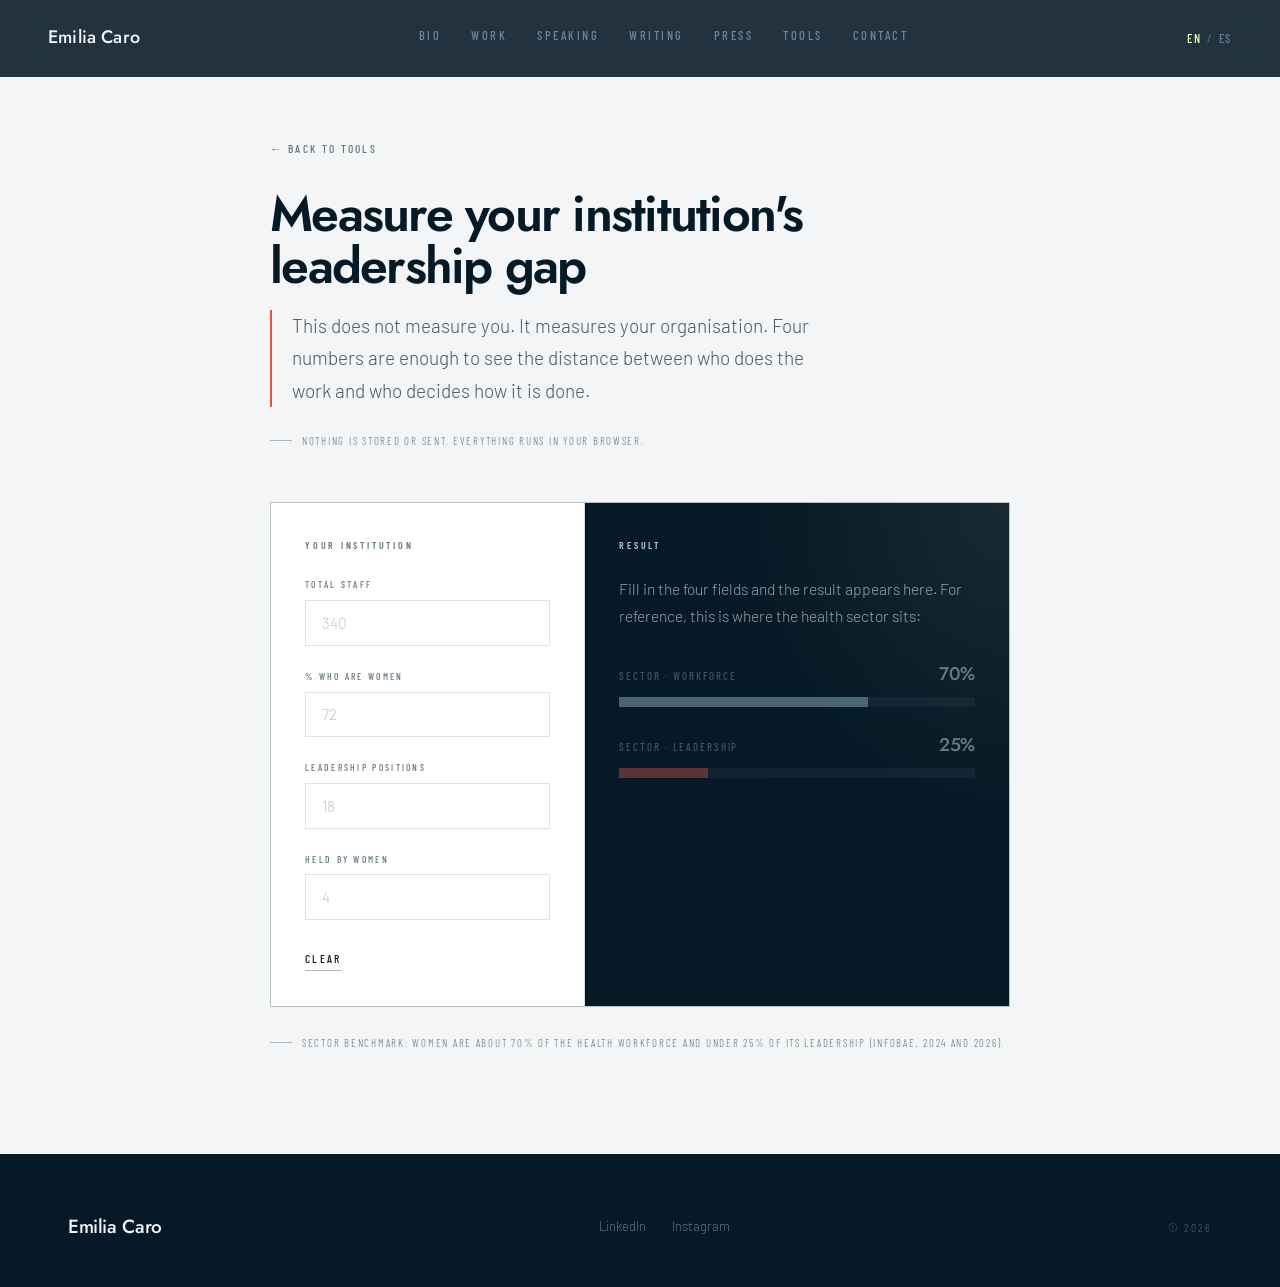
==== tools/brecha.html @ 0c84e479 "Rediseña el sitio con el sistema visual de insight-consultora Reemplaza el sistema editorial serif (" ====
<!DOCTYPE html>
<html lang="en">
<head>
<meta charset="UTF-8">
<meta name="viewport" content="width=device-width, initial-scale=1.0">
<title>Measure your institution's leadership gap · Emilia Caro</title>
<meta name="description" content="Cargá cuatro números de tu organización y calculá su brecha de representación en cargos de conducción, contra el benchmark del sector salud.">
<meta name="robots" content="index, follow, max-image-preview:large">
<link rel="canonical" href="https://emiliacaro.com/tools/brecha.html">

<meta property="og:site_name" content="Emilia Caro">
<meta property="og:type" content="website">
<meta property="og:url" content="https://emiliacaro.com/tools/brecha.html">
<meta property="og:title" content="Medí la brecha de liderazgo de tu institución">
<meta property="og:description" content="Cuatro números y ves tu brecha de representación contra el benchmark del sector.">
<meta property="og:image" content="https://emiliacaro.com/portrait.jpg">
<meta property="og:locale" content="es_AR">
<meta name="twitter:card" content="summary_large_image">
<meta name="twitter:image" content="https://emiliacaro.com/portrait.jpg">

<link rel="preconnect" href="https://fonts.googleapis.com">
<link rel="preconnect" href="https://fonts.gstatic.com" crossorigin>
<link href="https://fonts.googleapis.com/css2?family=Jost:ital,wght@0,300;0,400;0,500;0,600;1,300;1,400&family=Barlow:ital,wght@0,300;0,400;0,500;0,600;1,300&family=Barlow+Condensed:wght@300;400;500;600;700&display=swap" rel="stylesheet">
<link rel="stylesheet" href="../styles.css">
</head>
<body>

<header class="nav" id="nav">
  <div class="nav-inner">
    <a href="../index.html#top" class="nav-name">Emilia Caro</a>
    <nav class="nav-links" aria-label="Primary">
      <a href="../index.html#bio"      data-en="Bio"      data-es="Bio">Bio</a>
      <a href="../index.html#work"     data-en="Work"     data-es="Áreas">Work</a>
      <a href="../index.html#speaking" data-en="Speaking" data-es="Conferencias">Speaking</a>
      <a href="../index.html#writing"  data-en="Writing"  data-es="Escritos">Writing</a>
      <a href="../index.html#press"    data-en="Press"    data-es="Prensa">Press</a>
      <a href="../index.html#tools"    data-en="Tools"    data-es="Herramientas">Tools</a>
      <a href="../index.html#contact"  data-en="Contact"  data-es="Contacto">Contact</a>
    </nav>
    <div class="nav-right">
      <button class="lang" id="langToggle" aria-label="Switch language">
        <span data-lang="en" class="on">EN</span><span class="slash">/</span><span data-lang="es">ES</span>
      </button>
      <button class="burger" id="burger" aria-label="Menu">☰</button>
    </div>
  </div>
  <nav class="mobile-menu" id="mobileMenu" aria-label="Mobile">
    <a href="../index.html#bio"      data-en="Bio"      data-es="Bio">Bio</a>
    <a href="../index.html#work"     data-en="Work"     data-es="Áreas">Work</a>
    <a href="../index.html#speaking" data-en="Speaking" data-es="Conferencias">Speaking</a>
    <a href="../index.html#writing"  data-en="Writing"  data-es="Escritos">Writing</a>
    <a href="../index.html#press"    data-en="Press"    data-es="Prensa">Press</a>
    <a href="../index.html#tools"    data-en="Tools"    data-es="Herramientas">Tools</a>
    <a href="../index.html#contact"  data-en="Contact"  data-es="Contacto">Contact</a>
  </nav>
</header>

<main class="tool-page">
  <div class="tool-wrap">

    <div class="tool-head">
      <a href="../index.html#tools" class="article-back"
         data-en="← Back to Tools" data-es="← Volver a Herramientas">← Back to Tools</a>
      <h1 data-en="Measure your institution's leadership gap"
          data-es="Medí la brecha de liderazgo de tu institución">Measure your institution's leadership gap</h1>
      <p class="lede"
         data-en="This does not measure you. It measures your organisation. Four numbers are enough to see the distance between who does the work and who decides how it is done."
         data-es="Esto no te mide a vos. Mide a tu organización. Cuatro números alcanzan para ver la distancia entre quién hace el trabajo y quién decide cómo se hace.">
        This does not measure you. It measures your organisation. Four numbers are enough to see the distance between who does the work and who decides how it is done.
      </p>
      <p class="tool-note"
         data-en="Nothing is stored or sent. Everything runs in your browser."
         data-es="No se guarda ni se envía nada. Todo corre en tu navegador.">Nothing is stored or sent. Everything runs in your browser.</p>
    </div>

    <section class="calc-grid">

      <div class="calc-inputs">
        <p class="calc-legend" data-en="Your institution" data-es="Tu institución">Your institution</p>

        <div class="field">
          <label for="cTotal" data-en="Total staff" data-es="Personal total">Total staff</label>
          <input type="number" id="cTotal" min="1" step="1" inputmode="numeric" placeholder="340">
        </div>
        <div class="field">
          <label for="cPct" data-en="% who are women" data-es="% que son mujeres">% who are women</label>
          <input type="number" id="cPct" min="0" max="100" step="1" inputmode="numeric" placeholder="72">
        </div>
        <div class="field">
          <label for="cLead" data-en="Leadership positions" data-es="Cargos de conducción">Leadership positions</label>
          <input type="number" id="cLead" min="1" step="1" inputmode="numeric" placeholder="18">
        </div>
        <div class="field">
          <label for="cLeadW" data-en="Held by women" data-es="Ocupados por mujeres">Held by women</label>
          <input type="number" id="cLeadW" min="0" step="1" inputmode="numeric" placeholder="4">
        </div>

        <button class="btn-s" id="cReset" type="button"
                data-en="Clear" data-es="Limpiar">Clear</button>
      </div>

      <div class="calc-out" id="calcOut">
        <p class="calc-legend" data-en="Result" data-es="Resultado">Result</p>

        <div id="cEmpty" class="calc-empty">
          <p data-en="Fill in the four fields and the result appears here. For reference, this is where the health sector sits:"
             data-es="Completá los cuatro campos y el resultado aparece acá. Como referencia, así está parado el sector salud:">Fill in the four fields and the result appears here. For reference, this is where the health sector sits:</p>
          <div class="calc-preview" aria-hidden="true">
            <div class="bar-row">
              <span class="bl">
                <span data-en="Sector · workforce" data-es="Sector · fuerza laboral">Sector · workforce</span>
                <span class="bv">70%</span>
              </span>
              <span class="bar workforce"><span style="width:70%"></span></span>
            </div>
            <div class="bar-row">
              <span class="bl">
                <span data-en="Sector · leadership" data-es="Sector · conducción">Sector · leadership</span>
                <span class="bv">25%</span>
              </span>
              <span class="bar leadership"><span style="width:25%"></span></span>
            </div>
          </div>
        </div>

        <div id="cResult" style="display:none">
          <div class="bar-row">
            <span class="bl">
              <span data-en="Workforce" data-es="Fuerza laboral">Workforce</span>
              <span class="bv" id="bWork">0%</span>
            </span>
            <span class="bar workforce"><span id="barWork"></span></span>
          </div>
          <div class="bar-row">
            <span class="bl">
              <span data-en="Leadership" data-es="Conducción">Leadership</span>
              <span class="bv" id="bLead">0%</span>
            </span>
            <span class="bar leadership"><span id="barLead"></span></span>
          </div>

          <div class="gap-figure">
            <p class="gf" id="gapNum">0</p>
            <p class="gl" id="gapLabel"></p>
          </div>

          <p class="gap-read" id="gapRead"></p>
          <p class="gap-bench" id="gapBench"></p>

          <div class="result-cta">
            <button class="btn-p" id="cCopy" type="button"></button>
          </div>
        </div>
      </div>

    </section>

    <p class="tool-note" style="margin-top:26px"
       data-en="Sector benchmark: women are about 70% of the health workforce and under 25% of its leadership (Infobae, 2024 and 2026)."
       data-es="Benchmark del sector: las mujeres son cerca del 70% de la fuerza laboral en salud y menos del 25% de su conducción (Infobae, 2024 y 2026).">
      Sector benchmark: women are about 70% of the health workforce and under 25% of its leadership (Infobae, 2024 and 2026).
    </p>

  </div>
</main>

<footer class="footer">
  <div class="wrap footer-inner">
    <span class="footer-name">Emilia Caro</span>
    <span class="footer-links">
      <a href="https://www.linkedin.com/in/emiliacaro/" target="_blank" rel="noopener">LinkedIn</a>
      <a href="https://www.instagram.com/mariaemiliacaro" target="_blank" rel="noopener">Instagram</a>
    </span>
    <span class="footer-year">© <span id="year"></span></span>
  </div>
</footer>

<script src="../script.js"></script>
<script>
/* =========================================================
   Calculadora de brecha de liderazgo — 100% client-side.
   Benchmark del sector: 70% de la fuerza laboral, <25% de la conducción.
   ========================================================= */
(function () {
  'use strict';

  var BENCH_WORK = 70;   // % de mujeres en la fuerza laboral del sector
  var BENCH_LEAD = 25;   // % de mujeres en la conducción del sector
  var BENCH_GAP  = BENCH_WORK - BENCH_LEAD;  // 45 puntos

  var T = {
    gapLabel: {
      en: "points of representation gap between your workforce and your leadership",
      es: "puntos de brecha de representación entre tu fuerza laboral y tu conducción"
    },
    gapLabelNeg: {
      en: "points: your leadership has a higher share of women than your workforce",
      es: "puntos: tu conducción tiene mayor proporción de mujeres que tu plantilla"
    },
    copy:   { en: "Copy summary", es: "Copiar resumen" },
    copied: { en: "Copied ✓", es: "Copiado ✓" },
    needed: {
      en: function (n) {
        return n === 1
          ? "Closing it would take 1 more woman in a leadership position."
          : "Closing it would take " + n + " more women in leadership positions.";
      },
      es: function (n) {
        return n === 1
          ? "Cerrarla requeriría 1 mujer más en un cargo de conducción."
          : "Cerrarla requeriría " + n + " mujeres más en cargos de conducción.";
      }
    },
    reads: [
      { max: 0,
        en: "Your leadership reflects your workforce, or exceeds it. That is uncommon in health, and worth saying out loud rather than assuming it is normal.",
        es: "Tu conducción refleja a tu fuerza laboral, o la supera. Eso es poco común en salud, y conviene decirlo en voz alta en vez de asumir que es lo normal." },
      { max: 10,
        en: "A small gap, but not zero. At this size it usually comes down to a handful of specific appointments rather than a structural pattern.",
        es: "Una brecha chica, pero no cero. En esta magnitud suele resolverse en un puñado de designaciones concretas, no en un patrón estructural." },
      { max: 25,
        en: "A visible gap. Big enough that it is not chance, small enough that it is fixable within a normal turnover cycle.",
        es: "Una brecha visible. Lo bastante grande como para que no sea azar, lo bastante chica como para corregirse dentro de un ciclo normal de recambio." },
      { max: 45,
        en: "You are inside the typical range for the health sector, which is not a compliment: the sector average is itself a gap of roughly 45 points.",
        es: "Estás dentro del rango típico del sector salud, lo que no es un elogio: el promedio del sector es de por sí una brecha de unos 45 puntos." },
      { max: 999,
        en: "You are below the sector average, and the sector average is already low. At this distance the issue is not the pipeline: your workforce is full of candidates who are not being promoted.",
        es: "Estás por debajo del promedio del sector, y el promedio del sector ya es bajo. A esta distancia el problema no es la cantera: tu plantilla está llena de candidatas que no están siendo promovidas." }
    ],
    bench: {
      en: function (gap) {
        var d = Math.round(gap - BENCH_GAP);
        if (d === 0) return "Sector benchmark: 45 points · you are exactly at the average";
        return d > 0
          ? "Sector benchmark: 45 points · you are " + d + " points worse than the average"
          : "Sector benchmark: 45 points · you are " + Math.abs(d) + " points better than the average";
      },
      es: function (gap) {
        var d = Math.round(gap - BENCH_GAP);
        if (d === 0) return "Benchmark del sector: 45 puntos · estás exactamente en el promedio";
        return d > 0
          ? "Benchmark del sector: 45 puntos · estás " + d + " puntos peor que el promedio"
          : "Benchmark del sector: 45 puntos · estás " + Math.abs(d) + " puntos mejor que el promedio";
      }
    },
    summary: {
      en: function (w, l, gap, need) {
        return "Leadership gap in my institution: " + w + "% of the workforce are women, " + l +
               "% of leadership positions. A gap of " + gap + " points." +
               (need > 0 ? " Closing it: " + need + " more women in leadership." : "") +
               " Calculated at https://emiliacaro.com/tools/brecha.html";
      },
      es: function (w, l, gap, need) {
        return "Brecha de liderazgo en mi institución: " + w + "% de la plantilla son mujeres, " + l +
               "% de los cargos de conducción. Una brecha de " + gap + " puntos." +
               (need > 0 ? " Cerrarla: " + need + " mujeres más en conducción." : "") +
               " Calculado en https://emiliacaro.com/tools/brecha.html";
      }
    }
  };

  function lang() { return window.siteLang === 'es' ? 'es' : 'en'; }
  function $(id) { return document.getElementById(id); }

  var fields = ['cTotal', 'cPct', 'cLead', 'cLeadW'].map($);
  var state = null;   // último cálculo válido, para poder redibujar al cambiar idioma

  function compute() {
    var total  = parseFloat($('cTotal').value);
    var pct    = parseFloat($('cPct').value);
    var lead   = parseFloat($('cLead').value);
    var leadW  = parseFloat($('cLeadW').value);

    var valid = !isNaN(total) && total > 0 &&
                !isNaN(pct) && pct >= 0 && pct <= 100 &&
                !isNaN(lead) && lead > 0 &&
                !isNaN(leadW) && leadW >= 0 && leadW <= lead;

    if (!valid) {
      state = null;
      $('cEmpty').style.display = '';
      $('cResult').style.display = 'none';
      return;
    }

    var workShare = pct;
    var leadShare = (leadW / lead) * 100;
    var gap = workShare - leadShare;
    // cuántas mujeres más harían falta para que la conducción refleje la plantilla
    var target = Math.round(lead * (pct / 100));
    var need = Math.max(0, target - leadW);

    state = { workShare: workShare, leadShare: leadShare, gap: gap, need: need };
    render();
  }

  function render() {
    if (!state) return;
    var L = lang();
    var s = state;
    var gapRounded = Math.round(s.gap);

    $('cEmpty').style.display = 'none';
    $('cResult').style.display = '';

    $('bWork').textContent = Math.round(s.workShare) + '%';
    $('bLead').textContent = Math.round(s.leadShare) + '%';
    $('barWork').style.width = Math.max(0, Math.min(100, s.workShare)) + '%';
    $('barLead').style.width = Math.max(0, Math.min(100, s.leadShare)) + '%';

    $('gapNum').textContent = gapRounded >= 0 ? gapRounded : '+' + Math.abs(gapRounded);
    $('gapLabel').textContent = gapRounded >= 0 ? T.gapLabel[L] : T.gapLabelNeg[L];

    var read = T.reads.find(function (r) { return gapRounded <= r.max; });
    var text = read[L];
    if (s.need > 0) text += ' ' + T.needed[L](s.need);
    $('gapRead').textContent = text;

    $('gapBench').textContent = T.bench[L](gapRounded);
    $('cCopy').textContent = T.copy[L];
  }

  fields.forEach(function (f) { f.addEventListener('input', compute); });

  $('cReset').addEventListener('click', function () {
    fields.forEach(function (f) { f.value = ''; });
    compute();
  });

  $('cCopy').addEventListener('click', function () {
    if (!state) return;
    var L = lang();
    var btn = this;
    var text = T.summary[L](
      Math.round(state.workShare),
      Math.round(state.leadShare),
      Math.round(state.gap),
      state.need
    );
    var done = function () {
      btn.textContent = T.copied[L];
      setTimeout(function () { btn.textContent = T.copy[L]; }, 2200);
    };
    if (navigator.clipboard && navigator.clipboard.writeText) {
      navigator.clipboard.writeText(text).then(done).catch(done);
    } else {
      var ta = document.createElement('textarea');
      ta.value = text;
      document.body.appendChild(ta);
      ta.select();
      try { document.execCommand('copy'); } catch (e) {}
      document.body.removeChild(ta);
      done();
    }
  });

  document.addEventListener('langchange', render);
})();
</script>
</body>
</html>
---- styles.css ----
/* =========================================================
   Emilia Caro — sistema visual
   Display: Jost · Cuerpo: Barlow · Labels: Barlow Condensed
   Paleta: navy / rojo / celeste / lima / gris / offwhite
   ========================================================= */

:root{
  /* superficies claras */
  --paper:#F4F5F6;
  --paper-pure:#ffffff;

  /* tinta */
  --ink:#051926;
  --ink-soft:rgba(5,25,38,.72);
  --ink-faint:#63797F;
  --line:rgba(5,25,38,.12);

  /* superficies oscuras */
  --dark:#051926;
  --dark-soft:rgba(244,245,246,.62);
  --dark-line:rgba(170,205,224,.16);

  /* acentos */
  --accent:#D95749;      /* rojo */
  --accent-soft:#AACDE0; /* celeste */
  --lima:#E8FCB3;
  --celeste:#AACDE0;

  /* tipografía */
  --display:"Jost","Helvetica Neue",Arial,sans-serif;
  --body:"Barlow","Helvetica Neue",Arial,sans-serif;
  --cond:"Barlow Condensed","Helvetica Neue",Arial,sans-serif;

  --maxw:1240px;
}

*{margin:0;padding:0;box-sizing:border-box}
html{scroll-behavior:smooth}
body{
  background:var(--paper);
  color:var(--ink-soft);
  font-family:var(--body);
  font-weight:300;
  font-size:17px;
  line-height:1.75;
  -webkit-font-smoothing:antialiased;
  text-rendering:optimizeLegibility;
  overflow-x:hidden;
}
a{color:inherit}
img{display:block;max-width:100%}
::selection{background:var(--lima);color:var(--ink)}

.wrap{max-width:var(--maxw);margin:0 auto;padding:0 48px}

/* ---------------- REVEAL ON SCROLL ---------------- */
.reveal{opacity:0;transform:translateY(32px);transition:opacity .7s cubic-bezier(.16,1,.3,1),transform .7s cubic-bezier(.16,1,.3,1)}
.reveal.in{opacity:1;transform:none}
.reveal-left{opacity:0;transform:translateX(-40px);transition:opacity .7s cubic-bezier(.16,1,.3,1),transform .7s cubic-bezier(.16,1,.3,1)}
.reveal-left.in{opacity:1;transform:none}
.reveal-right{opacity:0;transform:translateX(40px);transition:opacity .7s cubic-bezier(.16,1,.3,1),transform .7s cubic-bezier(.16,1,.3,1)}
.reveal-right.in{opacity:1;transform:none}
.reveal-scale{opacity:0;transform:scale(.9);transition:opacity .7s cubic-bezier(.16,1,.3,1),transform .7s cubic-bezier(.16,1,.3,1)}
.reveal-scale.in{opacity:1;transform:none}
.d1{transition-delay:.12s}
.d2{transition-delay:.24s}
.d3{transition-delay:.36s}
.d4{transition-delay:.48s}
@media(prefers-reduced-motion:reduce){
  .reveal,.reveal-left,.reveal-right,.reveal-scale{opacity:1;transform:none;transition:none}
  *{animation:none!important}
}

/* ---------------- NAV ---------------- */
.nav{
  position:fixed;top:0;left:0;right:0;z-index:60;
  background:rgba(5,25,38,.88);
  backdrop-filter:saturate(180%) blur(16px);
  -webkit-backdrop-filter:saturate(180%) blur(16px);
  transition:background .4s,padding .4s,border-color .4s;
  border-bottom:1px solid transparent;
}
.nav.scrolled{background:rgba(5,25,38,.97);border-bottom-color:var(--dark-line)}
.nav-inner{display:flex;align-items:center;justify-content:space-between;gap:24px;padding:22px 48px;transition:padding .4s}
.nav.scrolled .nav-inner{padding:14px 48px}
.nav-name{
  font-family:var(--display);font-weight:500;font-size:18px;
  letter-spacing:.01em;text-decoration:none;color:var(--paper);
  white-space:nowrap;
}
.nav-links{display:flex;gap:30px}
.nav-links a{
  font-family:var(--cond);font-weight:500;font-size:.78rem;
  letter-spacing:.2em;text-transform:uppercase;
  color:rgba(170,205,224,.55);text-decoration:none;
  position:relative;padding-bottom:4px;transition:color .25s;white-space:nowrap;
}
.nav-links a::after{
  content:"";position:absolute;left:0;bottom:0;width:0;height:1.5px;
  background:var(--accent);transition:width .3s cubic-bezier(.16,1,.3,1);
}
.nav-links a:hover{color:var(--celeste)}
.nav-links a:hover::after{width:100%}
.nav-links a.active{color:var(--celeste)}
.nav-links a.active::after{width:100%}

.nav-right{display:flex;align-items:center;gap:20px}
.lang{
  background:none;border:0;cursor:pointer;font-family:var(--cond);
  font-size:.78rem;font-weight:500;letter-spacing:.14em;
  color:rgba(170,205,224,.5);display:flex;gap:5px;align-items:center;
}
.lang span[data-lang].on{color:var(--lima)}
.lang .slash{color:rgba(170,205,224,.3)}
.burger{display:none;background:none;border:0;font-size:20px;color:var(--celeste);cursor:pointer;line-height:1}

.mobile-menu{display:none;flex-direction:column;background:var(--dark);border-top:1px solid var(--dark-line)}
.mobile-menu a{
  padding:15px 26px;text-decoration:none;color:rgba(170,205,224,.7);
  border-bottom:1px solid var(--dark-line);
  font-family:var(--cond);font-size:.85rem;letter-spacing:.18em;text-transform:uppercase;
}
.mobile-menu a:hover{color:var(--lima)}
.mobile-menu.open{display:flex}

/* ---------------- HERO ---------------- */
.hero{
  display:grid;grid-template-columns:1.05fr .95fr;
  min-height:100vh;align-items:stretch;background:var(--paper);
}
.hero-text{
  display:flex;flex-direction:column;justify-content:center;
  padding:150px clamp(32px,6vw,88px) 80px;position:relative;
  background:
    radial-gradient(ellipse at 10% 90%, rgba(232,252,179,.28) 0%, transparent 45%),
    var(--paper);
}
.hero-text::before{
  content:"";position:absolute;inset:0;pointer-events:none;
  background:repeating-linear-gradient(90deg,transparent,transparent 60px,rgba(5,25,38,.03) 60px,rgba(5,25,38,.03) 61px);
}
.hero-text > *{position:relative;z-index:1}

.eyebrow{
  font-family:var(--cond);font-weight:500;
  text-transform:uppercase;letter-spacing:.3em;font-size:.7rem;
  color:var(--accent);margin-bottom:30px;
  display:flex;align-items:center;gap:14px;
}
.eyebrow::before{content:"";width:30px;height:1px;background:var(--accent);flex-shrink:0}

.hero-text h1{
  font-family:var(--display);font-weight:600;
  font-size:clamp(46px,6.4vw,86px);line-height:.95;letter-spacing:-.035em;
  color:var(--ink);margin-bottom:30px;
}
.hero-text h1 em{font-style:normal;font-weight:300;color:var(--ink-faint)}

.positioning{
  font-family:var(--body);font-weight:300;
  font-size:clamp(17px,1.7vw,20px);line-height:1.65;
  max-width:44ch;margin-bottom:36px;color:var(--ink-soft);
  border-left:2px solid var(--accent);padding-left:22px;
}
.titles{
  font-family:var(--cond);font-weight:400;font-size:.86rem;
  letter-spacing:.11em;text-transform:uppercase;
  color:var(--ink-faint);line-height:2.15;margin-bottom:38px;
}
.hero-cta{display:flex;flex-wrap:wrap;gap:14px}

/* botones reutilizables */
.btn-p,.btn-s{
  display:inline-flex;align-items:center;gap:.55rem;
  font-family:var(--cond);text-transform:uppercase;cursor:pointer;
  text-decoration:none;border-radius:0;
}
.btn-p{
  font-weight:600;font-size:.74rem;letter-spacing:.22em;
  background:var(--lima);color:var(--ink);
  padding:.95rem 1.9rem;border:none;
  transition:background .2s,color .2s,transform .15s;
}
.btn-p:hover{background:var(--ink);color:var(--paper);transform:translateY(-2px)}
.btn-s{
  font-weight:500;font-size:.72rem;letter-spacing:.2em;
  color:var(--ink);background:none;border:none;
  border-bottom:1px solid rgba(5,25,38,.3);padding:.55rem 0 .3rem;
  transition:border-color .2s,color .2s;
}
.btn-s:hover{border-color:var(--accent);color:var(--accent)}

/* retrato */
.hero-portrait{
  position:relative;overflow:hidden;
  background:linear-gradient(150deg,#0b2b3d,#051926);
}
.hero-portrait::before{
  content:"";position:absolute;top:-1px;bottom:-1px;left:-1px;
  width:78px;background:var(--celeste);
  border-radius:0 50% 50% 0;z-index:3;
}
.portrait-img{width:100%;height:100%;object-fit:cover;object-position:center 18%;position:relative;z-index:1}
.hero-portrait::after{
  content:"";position:absolute;inset:0;z-index:2;pointer-events:none;
  background:linear-gradient(105deg,transparent 55%,rgba(5,25,38,.35));
}
.portrait-fallback{position:absolute;inset:0;display:flex;flex-direction:column;align-items:center;justify-content:center;gap:8px;color:var(--celeste)}
.portrait-fallback span{font-family:var(--cond);font-size:13px;letter-spacing:.14em;text-transform:uppercase}
.portrait-fallback small{font-family:var(--cond);font-size:11px;letter-spacing:.2em;text-transform:uppercase;opacity:.6}

/* ---------------- TICKER ---------------- */
.ticker{
  background:var(--accent);color:#fff;overflow:hidden;
  padding:14px 0;position:relative;
}
.ticker-track{display:flex;width:max-content;animation:ticker 38s linear infinite}
.ticker-track span{
  font-family:var(--cond);font-weight:500;font-size:.82rem;
  letter-spacing:.24em;text-transform:uppercase;
  padding:0 26px;white-space:nowrap;display:inline-flex;align-items:center;gap:26px;
}
.ticker-track span::after{content:"✳";opacity:.55;font-size:.7rem}
@keyframes ticker{from{transform:translateX(0)}to{transform:translateX(-50%)}}
.ticker:hover .ticker-track{animation-play-state:paused}

/* ---------------- STATS BAND ---------------- */
.stats-band{
  background:var(--dark);color:var(--paper);
  padding:clamp(56px,7vw,88px) 0;position:relative;overflow:hidden;
}
.stats-band::before{
  content:"";position:absolute;inset:0;pointer-events:none;
  background:
    radial-gradient(ellipse at 15% 100%, rgba(232,252,179,.07) 0%, transparent 42%),
    radial-gradient(ellipse at 85% 0%, rgba(170,205,224,.07) 0%, transparent 38%);
}
.stats-band .wrap{position:relative;z-index:1}
.stats-head{
  font-family:var(--cond);font-weight:500;font-size:.66rem;
  letter-spacing:.32em;text-transform:uppercase;
  color:var(--celeste);margin-bottom:40px;
  display:flex;align-items:center;gap:14px;
}
.stats-head::before{content:"";width:28px;height:1px;background:var(--celeste);opacity:.5;flex-shrink:0}
.stats-grid{display:grid;grid-template-columns:repeat(4,1fr);gap:1px;background:var(--dark-line)}
.stat{background:var(--dark);padding:32px 28px 28px}
.stat .figure{
  font-family:var(--display);font-weight:500;
  font-size:clamp(32px,3.6vw,48px);line-height:1.05;
  color:var(--lima);letter-spacing:-.03em;display:block;
  white-space:nowrap;
}
.stat .figure .unit{font-size:.44em;font-weight:400;color:var(--celeste);margin-left:3px}
.stat .stat-label{
  display:block;font-family:var(--body);font-weight:300;
  font-size:.95rem;line-height:1.5;color:var(--dark-soft);
  margin-top:14px;max-width:26ch;
}
.stat .stat-src{
  display:block;font-family:var(--cond);font-size:.6rem;
  letter-spacing:.2em;text-transform:uppercase;
  color:rgba(244,245,246,.32);margin-top:14px;
}

/* ---------------- SECTION SCAFFOLD ---------------- */
.block{padding:clamp(72px,10vw,132px) 0;position:relative}
.block .wrap{display:grid;grid-template-columns:minmax(200px,300px) 1fr;gap:40px 80px;align-items:start}

.kicker{
  font-family:var(--cond);font-weight:500;
  text-transform:uppercase;letter-spacing:.28em;font-size:.68rem;
  color:var(--accent);display:flex;align-items:baseline;gap:12px;
}
.kicker .num{font-family:var(--display);font-size:.8rem;font-weight:400;color:var(--ink-faint);letter-spacing:.05em}
.section-title{
  font-family:var(--display);font-weight:500;
  font-size:clamp(32px,4.2vw,54px);line-height:1.04;letter-spacing:-.035em;
  margin:18px 0 0;color:var(--ink);
}
.col-left{position:sticky;top:110px}
.section-intro{
  color:var(--ink-faint);font-size:1rem;line-height:1.7;
  margin-bottom:40px;max-width:54ch;font-family:var(--body);font-weight:300;
}

/* bio */
.bio-body p{font-size:clamp(17px,1.6vw,19px);line-height:1.8;margin-bottom:22px;max-width:56ch;color:var(--ink-soft)}
.bio-body p:first-child{
  font-family:var(--display);font-weight:400;
  font-size:clamp(21px,2.3vw,27px);line-height:1.45;
  letter-spacing:-.015em;color:var(--ink);
}
.quiet-link{
  display:inline-flex;align-items:center;gap:10px;margin-top:22px;
  font-family:var(--cond);font-weight:500;font-size:.72rem;
  letter-spacing:.2em;text-transform:uppercase;color:var(--ink);
  text-decoration:none;border-bottom:1px solid rgba(5,25,38,.3);
  padding-bottom:3px;transition:border-color .2s,color .2s,gap .3s;
}
.quiet-link::after{content:"\2192";transition:transform .3s}
.quiet-link:hover{color:var(--accent);border-color:var(--accent)}
.quiet-link:hover::after{transform:translateX(5px)}

/* ---------------- BLOQUE OSCURO ---------------- */
.block.dark{background:var(--dark);color:var(--dark-soft);overflow:hidden}
.block.dark::before{
  content:"";position:absolute;inset:0;pointer-events:none;
  background:repeating-linear-gradient(90deg,transparent,transparent 60px,rgba(170,205,224,.035) 60px,rgba(170,205,224,.035) 61px);
}
.block.dark .wrap{position:relative;z-index:1}
.block.dark .kicker{color:var(--celeste)}
.block.dark .kicker .num{color:rgba(244,245,246,.35)}
.block.dark .section-title{color:var(--paper)}
.block.dark .section-intro{color:var(--dark-soft)}

.areas{display:grid;grid-template-columns:1fr 1fr;gap:0}
.area{
  border-top:1px solid var(--dark-line);padding:28px 0;
  display:grid;grid-template-columns:auto 1fr;gap:22px;
  transition:padding-left .4s;
}
.area:hover{padding-left:10px}
.area:nth-child(odd){padding-right:44px;border-right:1px solid var(--dark-line)}
.area:nth-child(even){padding-left:44px}
.area:nth-child(even):hover{padding-left:54px}
.area .a-num{font-family:var(--display);font-size:.85rem;font-weight:400;color:var(--accent);padding-top:8px}
.area h3{
  font-family:var(--display);font-weight:500;
  font-size:clamp(19px,2vw,24px);letter-spacing:-.02em;
  margin-bottom:10px;color:var(--paper);transition:color .25s;
}
.area:hover h3{color:var(--lima)}
.area p{font-size:.95rem;line-height:1.7;color:var(--dark-soft);max-width:44ch}

/* posiciones */
.positions{list-style:none;border-top:2px solid var(--ink)}
.positions li{
  display:grid;grid-template-columns:1fr auto;align-items:baseline;gap:24px;
  padding:24px 0;border-bottom:1px solid var(--line);
  transition:padding-left .3s,border-color .3s;
}
.positions li:hover{padding-left:14px;border-bottom-color:var(--accent)}
.pos-role{
  font-family:var(--display);font-size:clamp(20px,2.2vw,28px);
  font-weight:400;letter-spacing:-.025em;color:var(--ink);
}
.pos-org{
  font-family:var(--cond);color:var(--ink-faint);font-size:.76rem;
  text-align:right;text-transform:uppercase;letter-spacing:.18em;
}

/* speaking */
.speaking-list{list-style:none}
.speaking-list li{
  display:grid;grid-template-columns:60px 1fr;gap:26px;align-items:baseline;
  padding:20px 0;border-top:1px solid var(--line);transition:padding-left .3s,border-color .3s;
}
.speaking-list li:hover{padding-left:12px;border-top-color:var(--accent)}
.speaking-list li:last-child{border-bottom:1px solid var(--line)}
.sp-year{font-family:var(--display);color:var(--accent);font-size:.9rem;font-weight:500}
.sp-desc{
  font-family:var(--display);font-weight:400;
  font-size:clamp(16px,1.6vw,19px);line-height:1.4;
  letter-spacing:-.015em;color:var(--ink);
}

/* ---------------- HERRAMIENTAS ---------------- */
.tools-grid{display:grid;grid-template-columns:1fr 1fr;gap:1px;background:var(--line);border:1px solid var(--line)}
.tool-card{
  background:var(--paper-pure);padding:clamp(28px,3.4vw,42px);
  display:flex;flex-direction:column;text-decoration:none;color:inherit;
  transition:background .3s;position:relative;overflow:hidden;
}
.tool-card::after{
  content:"";position:absolute;left:0;bottom:0;height:3px;width:0;
  background:var(--accent);transition:width .4s cubic-bezier(.16,1,.3,1);
}
.tool-card:hover{background:#fbfcfc}
.tool-card:hover::after{width:100%}
.tool-tag{
  font-family:var(--cond);font-weight:600;font-size:.6rem;
  letter-spacing:.26em;text-transform:uppercase;
  color:var(--ink);background:var(--lima);
  align-self:flex-start;padding:4px 10px;margin-bottom:22px;
}
.tool-card h3{
  font-family:var(--display);font-weight:500;
  font-size:clamp(21px,2.3vw,28px);line-height:1.15;letter-spacing:-.03em;
  color:var(--ink);margin-bottom:14px;transition:color .25s;
}
.tool-card:hover h3{color:var(--accent)}
.tool-card p{font-size:.95rem;line-height:1.7;color:var(--ink-faint);margin-bottom:26px;flex:1}
.tool-go{
  font-family:var(--cond);font-weight:600;font-size:.72rem;
  letter-spacing:.22em;text-transform:uppercase;color:var(--ink);
  display:inline-flex;align-items:center;gap:9px;transition:gap .3s,color .25s;
}
.tool-go::after{content:"\2192"}
.tool-card:hover .tool-go{color:var(--accent);gap:15px}

/* ---------------- CONTACTO ---------------- */
.contact-form{max-width:640px}
.field{display:flex;flex-direction:column;gap:7px;margin-bottom:22px}
.field-row{display:grid;grid-template-columns:1fr 1fr;gap:22px}
.field label{
  font-family:var(--cond);font-weight:500;text-transform:uppercase;
  letter-spacing:.24em;font-size:.6rem;color:var(--ink-faint);
}
.field input,.field select,.field textarea{
  font-family:var(--body);font-weight:400;font-size:.95rem;color:var(--ink);
  background:rgba(255,255,255,.9);border:1px solid rgba(5,25,38,.12);
  padding:.8rem 1rem;transition:border-color .2s;border-radius:0;appearance:none;-webkit-appearance:none;
}
.field input:focus,.field select:focus,.field textarea:focus{outline:none;border-color:var(--celeste)}
.field textarea{resize:vertical;line-height:1.6;min-height:120px}
.field select{
  cursor:pointer;
  background-image:url("data:image/svg+xml,%3Csvg xmlns='http://www.w3.org/2000/svg' width='12' height='8' viewBox='0 0 12 8'%3E%3Cpath d='M1 1l5 5 5-5' stroke='%2363797F' fill='none' stroke-width='1.4'/%3E%3C/svg%3E");
  background-repeat:no-repeat;background-position:right 14px center;padding-right:38px;
}
.field input::placeholder,.field textarea::placeholder{color:rgba(5,25,38,.25);font-weight:300}
.form-submit{
  font-family:var(--cond);font-weight:600;font-size:.72rem;
  text-transform:uppercase;letter-spacing:.22em;
  color:#fff;background:var(--accent);border:0;cursor:pointer;
  padding:.85rem 1.9rem;margin-top:8px;
  transition:background .2s,transform .15s;
}
.form-submit:hover{background:var(--ink);transform:translateY(-2px)}
.form-submit:disabled{opacity:.5;cursor:default;transform:none}
.form-status{
  margin-top:18px;font-family:var(--body);font-size:.92rem;min-height:1.2em;
  padding-left:0;transition:padding .2s;
}
.form-status.ok{color:var(--ink);border-left:3px solid var(--celeste);padding:.7rem 1rem;background:rgba(170,205,224,.1)}
.form-status.err{color:var(--accent);border-left:3px solid var(--accent);padding:.7rem 1rem;background:rgba(217,87,73,.06)}

/* ---------------- FOOTER ---------------- */
.footer{background:var(--dark);color:var(--dark-soft);padding:56px 0 44px}
.footer-inner{display:flex;align-items:center;justify-content:space-between;gap:20px;flex-wrap:wrap}
.footer-name{font-family:var(--display);font-weight:500;font-size:19px;color:var(--paper);letter-spacing:-.02em}
.footer-links{display:flex;gap:26px}
.footer-links a{
  font-family:var(--body);font-weight:300;font-size:.82rem;
  color:rgba(244,245,246,.4);text-decoration:none;
  transition:color .2s,padding-left .2s;
}
.footer-links a:hover{color:var(--celeste);padding-left:4px}
.footer-year{font-family:var(--cond);font-size:.72rem;letter-spacing:.18em;text-transform:uppercase;color:rgba(244,245,246,.32)}

/* ---------------- RESPONSIVE ---------------- */
@media(max-width:1080px){
  .nav-links{gap:20px}
  .nav-links a{font-size:.72rem;letter-spacing:.14em}
  .stats-grid{grid-template-columns:repeat(2,1fr)}
}
@media(max-width:920px){
  .wrap{padding:0 26px}
  .nav-inner{padding:18px 26px}
  .nav.scrolled .nav-inner{padding:13px 26px}
  .nav-links{display:none}
  .burger{display:block}
  .hero{grid-template-columns:1fr;min-height:auto}
  .hero-portrait{min-height:62vh;order:1}
  .hero-portrait::before{display:none}
  .hero-text{order:2;padding:56px 26px 72px}
  .positioning{max-width:none}
  .block{padding:64px 0}
  .block .wrap{grid-template-columns:1fr;gap:24px}
  .col-left{position:static}
  .bio-body p,.bio-body p:first-child{max-width:none}
  .areas{grid-template-columns:1fr}
  .area:nth-child(odd){padding-right:0;border-right:0}
  .area:nth-child(even){padding-left:0}
  .area:nth-child(even):hover{padding-left:10px}
  .tools-grid{grid-template-columns:1fr}
  .field-row{grid-template-columns:1fr;gap:0}
  .positions li{grid-template-columns:1fr;gap:4px}
  .pos-org{text-align:left}
  .footer-inner{flex-direction:column;align-items:flex-start;gap:16px}
}
@media(max-width:560px){
  .stats-grid{grid-template-columns:1fr}
  .hero-cta{flex-direction:column;align-items:flex-start}
}

/* ============================================================
   ESCRITOS / PRENSA — listados + páginas de artículo
   ============================================================ */
.rule{border:0;border-top:1px solid var(--line);max-width:var(--maxw);margin:0 auto}

/* listado de escritos (home) */
.writing-list{margin-top:6px}
.writing-item{
  display:flex;gap:26px;align-items:baseline;
  padding:24px 0;border-top:1px solid var(--line);
  text-decoration:none;color:inherit;transition:border-color .25s,padding-left .3s;
}
.writing-item:last-child{border-bottom:1px solid var(--line)}
.writing-item:hover{border-top-color:var(--accent);padding-left:10px}
.wr-year{font-family:var(--display);color:var(--ink-faint);font-size:.85rem;font-weight:400;min-width:44px;flex-shrink:0}
.wr-text{display:flex;flex-direction:column;gap:6px;flex:1}
.wr-title{
  font-family:var(--display);font-weight:500;font-size:1.28rem;
  letter-spacing:-.025em;line-height:1.2;color:var(--ink);transition:color .2s;
}
.writing-item:hover .wr-title{color:var(--accent)}
.wr-standfirst{font-size:.92rem;line-height:1.65;color:var(--ink-faint);max-width:56ch}
.wr-arrow{color:var(--ink-faint);font-size:1rem;align-self:center;flex-shrink:0;transition:transform .25s,color .2s}
.writing-item:hover .wr-arrow{color:var(--accent);transform:translateX(5px)}

/* listado de prensa */
.press-list{margin-top:6px}
.press-item{
  display:grid;grid-template-columns:auto 1fr auto;gap:24px;align-items:center;
  padding:22px 0;border-top:1px solid var(--line);
  text-decoration:none;color:inherit;transition:border-color .25s,padding-left .3s;
}
.press-item:last-of-type{border-bottom:1px solid var(--line)}
.press-item:hover{border-top-color:var(--accent);padding-left:10px}
.pr-outlet{
  font-family:var(--cond);font-weight:600;font-size:.62rem;
  letter-spacing:.2em;text-transform:uppercase;
  color:var(--ink);background:rgba(170,205,224,.35);
  padding:5px 10px;white-space:nowrap;align-self:start;margin-top:4px;
}
.pr-text{display:flex;flex-direction:column;gap:6px}
.pr-title{
  font-family:var(--display);font-weight:400;font-size:1.12rem;
  line-height:1.3;letter-spacing:-.02em;color:var(--ink);transition:color .2s;
}
.press-item:hover .pr-title{color:var(--accent)}
.pr-meta{font-family:var(--cond);font-size:.68rem;letter-spacing:.16em;text-transform:uppercase;color:var(--ink-faint)}
.pr-arrow{color:var(--ink-faint);font-size:1rem;flex-shrink:0;transition:transform .25s,color .2s}
.press-item:hover .pr-arrow{color:var(--accent);transform:translateX(5px)}

/* página de artículo */
.article-head{max-width:760px;margin:0 auto;padding:clamp(110px,12vw,150px) 40px 0}
.article-back{
  display:inline-flex;align-items:center;gap:8px;
  font-family:var(--cond);font-weight:500;font-size:.72rem;
  letter-spacing:.2em;text-transform:uppercase;
  color:var(--ink-faint);text-decoration:none;margin-bottom:36px;transition:color .2s;
}
.article-back:hover{color:var(--accent)}
.article-meta{
  font-family:var(--cond);font-weight:500;text-transform:uppercase;
  letter-spacing:.22em;font-size:.66rem;color:var(--ink-faint);margin-bottom:20px;
}
.article-head h1{
  font-family:var(--display);font-weight:600;
  font-size:clamp(32px,4.6vw,52px);line-height:1.03;letter-spacing:-.035em;color:var(--ink);
}
.article-head h1 em{font-style:normal;font-weight:300;color:var(--ink-faint)}
.article-standfirst{
  font-family:var(--body);font-weight:300;
  font-size:clamp(18px,2.1vw,22px);line-height:1.6;
  color:var(--ink-soft);margin-top:22px;max-width:46ch;
  border-left:2px solid var(--accent);padding-left:20px;
}
.article-body{max-width:680px;margin:0 auto;padding:clamp(40px,6vw,64px) 40px 0}
.article-body p{font-size:1.05rem;line-height:1.9;margin-bottom:22px;color:var(--ink-soft)}
.article-body h2{
  font-family:var(--display);font-weight:500;font-size:1.6rem;
  letter-spacing:-.03em;margin:44px 0 16px;color:var(--ink);line-height:1.2;
}
.article-body blockquote{
  margin:32px 0;padding-left:24px;border-left:2px solid var(--accent);
  font-family:var(--display);font-weight:300;font-size:1.4rem;
  line-height:1.45;color:var(--ink);letter-spacing:-.02em;
}
.article-body a{color:var(--accent);text-decoration:none;border-bottom:1px solid rgba(217,87,73,.35)}
.article-body a:hover{border-color:var(--accent)}
.article-sign{max-width:680px;margin:44px auto 0;padding:0 40px;color:var(--ink-faint);font-size:.9rem}
.article-foot{max-width:680px;margin:0 auto;padding:clamp(48px,7vw,72px) 40px 0}

/* componentes de artículo largo */
.a-tag{
  display:inline-block;background:var(--accent);color:#fff;
  font-family:var(--cond);font-weight:600;font-size:.6rem;
  letter-spacing:.2em;text-transform:uppercase;
  padding:4px 9px;margin-right:8px;vertical-align:middle;
}
.a-byline{
  max-width:760px;margin:0 auto;padding:20px 40px;
  display:flex;align-items:center;gap:14px;
  border-top:1px solid var(--line);border-bottom:1px solid var(--line);
}
.a-avatar{
  width:44px;height:44px;border-radius:50%;background:var(--accent);color:#fff;
  display:flex;align-items:center;justify-content:center;
  font-family:var(--display);font-weight:500;font-size:.85rem;flex-shrink:0;
}
.a-byline .n{font-family:var(--display);font-size:.95rem;font-weight:500;color:var(--ink)}
.a-byline .r{font-family:var(--cond);color:var(--ink-faint);font-size:.72rem;letter-spacing:.1em;text-transform:uppercase;line-height:1.6;margin-top:2px}
.a-kicker{
  font-family:var(--cond);font-weight:600;text-transform:uppercase;
  letter-spacing:.24em;font-size:.64rem;color:var(--accent);margin:8px 0 4px;
}
.a-stat{border-left:3px solid var(--accent);background:#fff;margin:44px 0;padding:28px 32px}
.a-stat .num{
  font-family:var(--display);font-weight:500;
  font-size:clamp(44px,7.5vw,72px);line-height:1;
  letter-spacing:-.04em;color:var(--accent);display:block;
}
.a-stat .lbl{display:block;font-size:1rem;line-height:1.6;margin-top:10px;max-width:48ch;color:var(--ink-soft)}
.a-stat .src{
  display:block;font-family:var(--cond);text-transform:uppercase;
  letter-spacing:.2em;font-size:.6rem;color:var(--ink-faint);margin-top:12px;
}
.a-grid{display:grid;grid-template-columns:repeat(auto-fit,minmax(190px,1fr));gap:1px;background:var(--line);border:1px solid var(--line);margin:44px 0}
.a-card{background:var(--paper-pure);padding:26px 24px}
.a-card .big{font-family:var(--display);font-weight:500;font-size:2.4rem;line-height:1;letter-spacing:-.04em;color:var(--accent);display:block}
.a-card .d{font-size:.9rem;line-height:1.6;color:var(--ink-soft);margin-top:10px}
.a-card .s{display:block;font-family:var(--cond);text-transform:uppercase;letter-spacing:.18em;font-size:.58rem;color:var(--ink-faint);margin-top:10px}
.a-provoke{background:var(--dark);color:var(--paper);padding:clamp(32px,5vw,52px);margin:44px 0;position:relative;overflow:hidden}
.a-provoke::before{
  content:"";position:absolute;inset:0;pointer-events:none;
  background:radial-gradient(ellipse at 90% 10%, rgba(232,252,179,.1) 0%, transparent 45%);
}
.a-provoke .label{
  position:relative;z-index:1;
  font-family:var(--cond);font-weight:600;text-transform:uppercase;
  letter-spacing:.24em;font-size:.62rem;color:var(--celeste);margin-bottom:14px;
}
.a-provoke p{
  position:relative;z-index:1;
  font-family:var(--display);font-weight:300;
  font-size:clamp(20px,2.9vw,29px);line-height:1.35;
  letter-spacing:-.025em;margin:0;color:var(--paper);
}
.a-compare{display:grid;grid-template-columns:1fr 1fr;gap:1px;background:var(--line);border:1px solid var(--line);margin:44px 0}
.a-compare .col{background:var(--paper-pure);padding:26px 24px}
.a-compare .col.dark{background:var(--dark);color:var(--dark-soft)}
.a-compare .col .t{
  font-family:var(--cond);font-weight:600;text-transform:uppercase;
  letter-spacing:.2em;font-size:.62rem;color:var(--accent);margin-bottom:14px;
}
.a-compare .col.dark .t{color:var(--celeste)}
.a-compare .col ul{list-style:none;padding:0}
.a-compare .col li{padding:9px 0;border-bottom:1px solid var(--line);font-size:.88rem;line-height:1.55}
.a-compare .col.dark li{border-bottom-color:var(--dark-line);color:var(--dark-soft)}
.a-compare .col li:last-child{border-bottom:none}
.a-cta{background:#fff;border-top:3px solid var(--accent);padding:clamp(32px,5vw,48px);margin:56px 0 0}
.a-cta .label{
  font-family:var(--cond);font-weight:600;text-transform:uppercase;
  letter-spacing:.24em;font-size:.62rem;color:var(--accent);margin-bottom:10px;
}
.a-cta p{font-size:1rem;line-height:1.7;margin-bottom:18px;color:var(--ink-soft)}
.a-cta .links{display:flex;flex-wrap:wrap;gap:12px}
.a-cta a{
  display:inline-block;padding:.75rem 1.5rem;
  font-family:var(--cond);font-weight:600;font-size:.7rem;
  letter-spacing:.2em;text-transform:uppercase;text-decoration:none;
  border:1px solid var(--ink);color:var(--ink);transition:background .2s,color .2s;
}
.a-cta a:hover{background:var(--ink);color:var(--paper)}
.a-cta a.primary{background:var(--accent);border-color:var(--accent);color:#fff}
.a-cta a.primary:hover{background:var(--ink);border-color:var(--ink)}
.a-authorbio{max-width:760px;margin:0 auto;padding:clamp(40px,6vw,60px) 40px;border-top:1px solid var(--line);display:flex;gap:22px;align-items:flex-start}
.a-authorbio .av{
  width:64px;height:64px;border-radius:50%;background:var(--accent);color:#fff;
  display:flex;align-items:center;justify-content:center;
  font-family:var(--display);font-weight:500;font-size:1.25rem;flex-shrink:0;
}
.a-authorbio .name{font-family:var(--display);font-weight:500;font-size:1rem;margin-bottom:4px;color:var(--ink)}
.a-authorbio .roles{font-family:var(--cond);font-size:.72rem;letter-spacing:.1em;text-transform:uppercase;color:var(--ink-faint);line-height:1.7;margin-bottom:10px}
.a-authorbio .about{font-size:.92rem;color:var(--ink-soft);line-height:1.7}
.a-refs{max-width:680px;margin:0 auto;padding:clamp(36px,5vw,52px) 40px 0}
.a-refs .label{
  font-family:var(--cond);font-weight:600;text-transform:uppercase;
  letter-spacing:.24em;font-size:.64rem;color:var(--accent);margin-bottom:18px;
}
.a-refs ol{padding-left:20px}
.a-refs li{font-size:.84rem;line-height:1.7;color:var(--ink-faint);margin-bottom:12px}
.a-refs a{color:var(--accent);text-decoration:none;border-bottom:1px solid var(--line)}
.a-refs a:hover{border-color:var(--accent)}

@media(max-width:640px){
  .article-head,.article-body,.article-sign,.article-foot,
  .a-byline,.a-authorbio,.a-refs{padding-left:24px;padding-right:24px}
  .a-authorbio{flex-direction:column;gap:16px}
  .a-stat{padding:24px 20px}
  .a-compare{grid-template-columns:1fr}
  .writing-item{gap:18px}
  .wr-arrow{display:none}
  .press-item{grid-template-columns:1fr;gap:10px}
  .pr-arrow{display:none}
}

/* ============================================================
   HERRAMIENTAS — quiz de mitos + calculadora de brecha
   ============================================================ */
.tool-page{padding-top:clamp(96px,11vw,132px);padding-bottom:clamp(64px,8vw,110px);min-height:100vh}
.tool-wrap{max-width:820px;margin:0 auto;padding:0 clamp(24px,5vw,40px)}
.tool-head{margin-bottom:clamp(32px,5vw,52px)}
.tool-head .article-back{margin-bottom:30px}
.tool-head h1{
  font-family:var(--display);font-weight:600;
  font-size:clamp(30px,4.4vw,50px);line-height:1.04;letter-spacing:-.035em;color:var(--ink);
}
.tool-head .lede{
  font-family:var(--body);font-weight:300;
  font-size:clamp(16px,1.8vw,19px);line-height:1.7;
  color:var(--ink-soft);margin-top:18px;max-width:52ch;
  border-left:2px solid var(--accent);padding-left:20px;
}
.tool-note{
  font-family:var(--cond);font-size:.68rem;letter-spacing:.16em;
  text-transform:uppercase;color:var(--ink-faint);margin-top:24px;
  display:flex;align-items:center;gap:10px;
}
.tool-note::before{content:"";width:22px;height:1px;background:var(--ink-faint);opacity:.5;flex-shrink:0}

/* ---- panel base ---- */
.panel{background:var(--paper-pure);border:1px solid var(--line);padding:clamp(24px,4vw,40px)}

/* ---- QUIZ ---- */
.quiz-top{display:flex;align-items:center;justify-content:space-between;gap:16px;margin-bottom:10px}
.q-count{font-family:var(--cond);font-weight:600;font-size:.66rem;letter-spacing:.26em;text-transform:uppercase;color:var(--accent)}
.q-score{font-family:var(--cond);font-weight:500;font-size:.66rem;letter-spacing:.2em;text-transform:uppercase;color:var(--ink-faint)}
.quiz-bar{height:3px;background:var(--line);margin-bottom:clamp(26px,4vw,38px);overflow:hidden}
.quiz-bar span{display:block;height:100%;width:0;background:var(--accent);transition:width .5s cubic-bezier(.16,1,.3,1)}

.q-text{
  font-family:var(--display);font-weight:500;
  font-size:clamp(21px,2.8vw,30px);line-height:1.25;letter-spacing:-.03em;
  color:var(--ink);margin-bottom:26px;
}
.q-options{display:flex;flex-direction:column;gap:10px}
.q-opt{
  display:flex;align-items:flex-start;gap:14px;text-align:left;width:100%;
  font-family:var(--body);font-weight:400;font-size:1rem;line-height:1.5;
  color:var(--ink);background:var(--paper);border:1px solid var(--line);
  padding:1rem 1.15rem;cursor:pointer;border-radius:0;
  transition:border-color .2s,background .2s,transform .12s;
}
.q-opt:hover:not(:disabled){border-color:var(--celeste);background:#fff;transform:translateX(3px)}
.q-opt:disabled{cursor:default}
.q-opt .mark{
  font-family:var(--cond);font-weight:600;font-size:.7rem;letter-spacing:.1em;
  width:22px;height:22px;flex-shrink:0;margin-top:2px;
  display:flex;align-items:center;justify-content:center;
  border:1px solid var(--line);color:var(--ink-faint);transition:all .2s;
}
.q-opt.correct{border-color:#2f7d5a;background:rgba(47,125,90,.07)}
.q-opt.correct .mark{background:#2f7d5a;border-color:#2f7d5a;color:#fff}
.q-opt.wrong{border-color:var(--accent);background:rgba(217,87,73,.06)}
.q-opt.wrong .mark{background:var(--accent);border-color:var(--accent);color:#fff}
.q-opt.dim{opacity:.45}

.q-feedback{margin-top:24px;border-left:3px solid var(--accent);background:var(--paper);padding:1.15rem 1.3rem;display:none}
.q-feedback.show{display:block;animation:fbIn .45s cubic-bezier(.16,1,.3,1)}
@keyframes fbIn{from{opacity:0;transform:translateY(10px)}to{opacity:1;transform:none}}
.q-verdict{font-family:var(--cond);font-weight:600;font-size:.68rem;letter-spacing:.24em;text-transform:uppercase;color:var(--accent);margin-bottom:10px}
.q-verdict.ok{color:#2f7d5a}
.q-datum{font-family:var(--body);font-weight:300;font-size:1rem;line-height:1.7;color:var(--ink-soft)}
.q-source{
  display:block;font-family:var(--cond);font-size:.62rem;letter-spacing:.2em;
  text-transform:uppercase;color:var(--ink-faint);margin-top:12px;
}
.q-source a{color:var(--accent);text-decoration:none;border-bottom:1px solid rgba(217,87,73,.3)}
.quiz-nav{margin-top:26px;display:flex;justify-content:flex-end}

/* resultado */
.result{display:none}
.result.show{display:block;animation:fbIn .5s cubic-bezier(.16,1,.3,1)}
.score-big{
  font-family:var(--display);font-weight:600;
  font-size:clamp(60px,11vw,110px);line-height:1;letter-spacing:-.05em;
  color:var(--accent);
}
.score-big .of{font-size:.38em;font-weight:300;color:var(--ink-faint);letter-spacing:-.02em}
.score-verdict{
  font-family:var(--display);font-weight:400;
  font-size:clamp(19px,2.4vw,26px);line-height:1.35;letter-spacing:-.025em;
  color:var(--ink);margin-top:18px;max-width:34ch;
}
.score-note{font-size:.98rem;line-height:1.75;color:var(--ink-soft);margin-top:16px;max-width:52ch}
.result-list{margin-top:34px;border-top:1px solid var(--line)}
.result-row{display:grid;grid-template-columns:24px 1fr;gap:14px;padding:14px 0;border-bottom:1px solid var(--line);align-items:start}
.result-row .rmark{
  font-family:var(--cond);font-weight:600;font-size:.68rem;
  width:22px;height:22px;display:flex;align-items:center;justify-content:center;color:#fff;margin-top:2px;
}
.result-row.ok .rmark{background:#2f7d5a}
.result-row.no .rmark{background:var(--accent)}
.result-row .rq{font-size:.92rem;line-height:1.6;color:var(--ink-soft)}
.result-cta{display:flex;flex-wrap:wrap;gap:14px;margin-top:34px}

/* ---- CALCULADORA ---- */
.calc-grid{display:grid;grid-template-columns:.85fr 1.15fr;gap:1px;background:var(--line);border:1px solid var(--line)}
.calc-inputs,.calc-out{background:var(--paper-pure);padding:clamp(24px,3.4vw,34px)}
.calc-out{background:var(--dark);color:var(--dark-soft);position:relative;overflow:hidden}
.calc-out::before{
  content:"";position:absolute;inset:0;pointer-events:none;
  background:radial-gradient(ellipse at 100% 0%, rgba(232,252,179,.08) 0%, transparent 45%);
}
.calc-out > *{position:relative;z-index:1}
.calc-legend{
  font-family:var(--cond);font-weight:600;font-size:.62rem;letter-spacing:.28em;
  text-transform:uppercase;color:var(--ink-faint);margin-bottom:22px;
}
.calc-out .calc-legend{color:var(--celeste)}

.bar-row{margin-bottom:22px}
.bar-row .bl{
  display:flex;justify-content:space-between;align-items:baseline;gap:12px;margin-bottom:8px;
  font-family:var(--cond);font-weight:500;font-size:.68rem;letter-spacing:.18em;text-transform:uppercase;color:var(--dark-soft);
}
.bar-row .bv{font-family:var(--display);font-weight:500;font-size:1.15rem;letter-spacing:-.02em;color:var(--paper)}
.bar{display:block;height:10px;background:rgba(170,205,224,.14);overflow:hidden}
.bar span{display:block;height:100%;width:0;transition:width .7s cubic-bezier(.16,1,.3,1)}
.bar.workforce span{background:var(--celeste)}
.bar.leadership span{background:var(--accent)}

.gap-figure{border-top:1px solid var(--dark-line);margin-top:30px;padding-top:26px}
.gap-figure .gf{
  font-family:var(--display);font-weight:600;
  font-size:clamp(46px,7vw,72px);line-height:1;letter-spacing:-.045em;color:var(--lima);
}
.gap-figure .gl{font-family:var(--body);font-weight:300;font-size:.98rem;line-height:1.6;color:var(--dark-soft);margin-top:10px;max-width:32ch}
.gap-read{
  margin-top:24px;border-left:2px solid var(--accent);padding-left:18px;
  font-family:var(--body);font-weight:300;font-size:.96rem;line-height:1.7;color:var(--paper);
}
.gap-bench{
  margin-top:22px;font-family:var(--cond);font-size:.66rem;letter-spacing:.16em;
  text-transform:uppercase;color:rgba(244,245,246,.4);line-height:1.9;
}
.calc-empty{font-family:var(--body);font-weight:300;font-size:.98rem;line-height:1.7;color:var(--dark-soft)}

@media(max-width:760px){
  .calc-grid{grid-template-columns:1fr}
  .quiz-nav{justify-content:stretch}
  .quiz-nav .btn-p{width:100%;justify-content:center}
  .result-cta{flex-direction:column;align-items:stretch}
  .result-cta .btn-p{justify-content:center}
}
.calc-preview{margin-top:28px;opacity:.42;pointer-events:none}
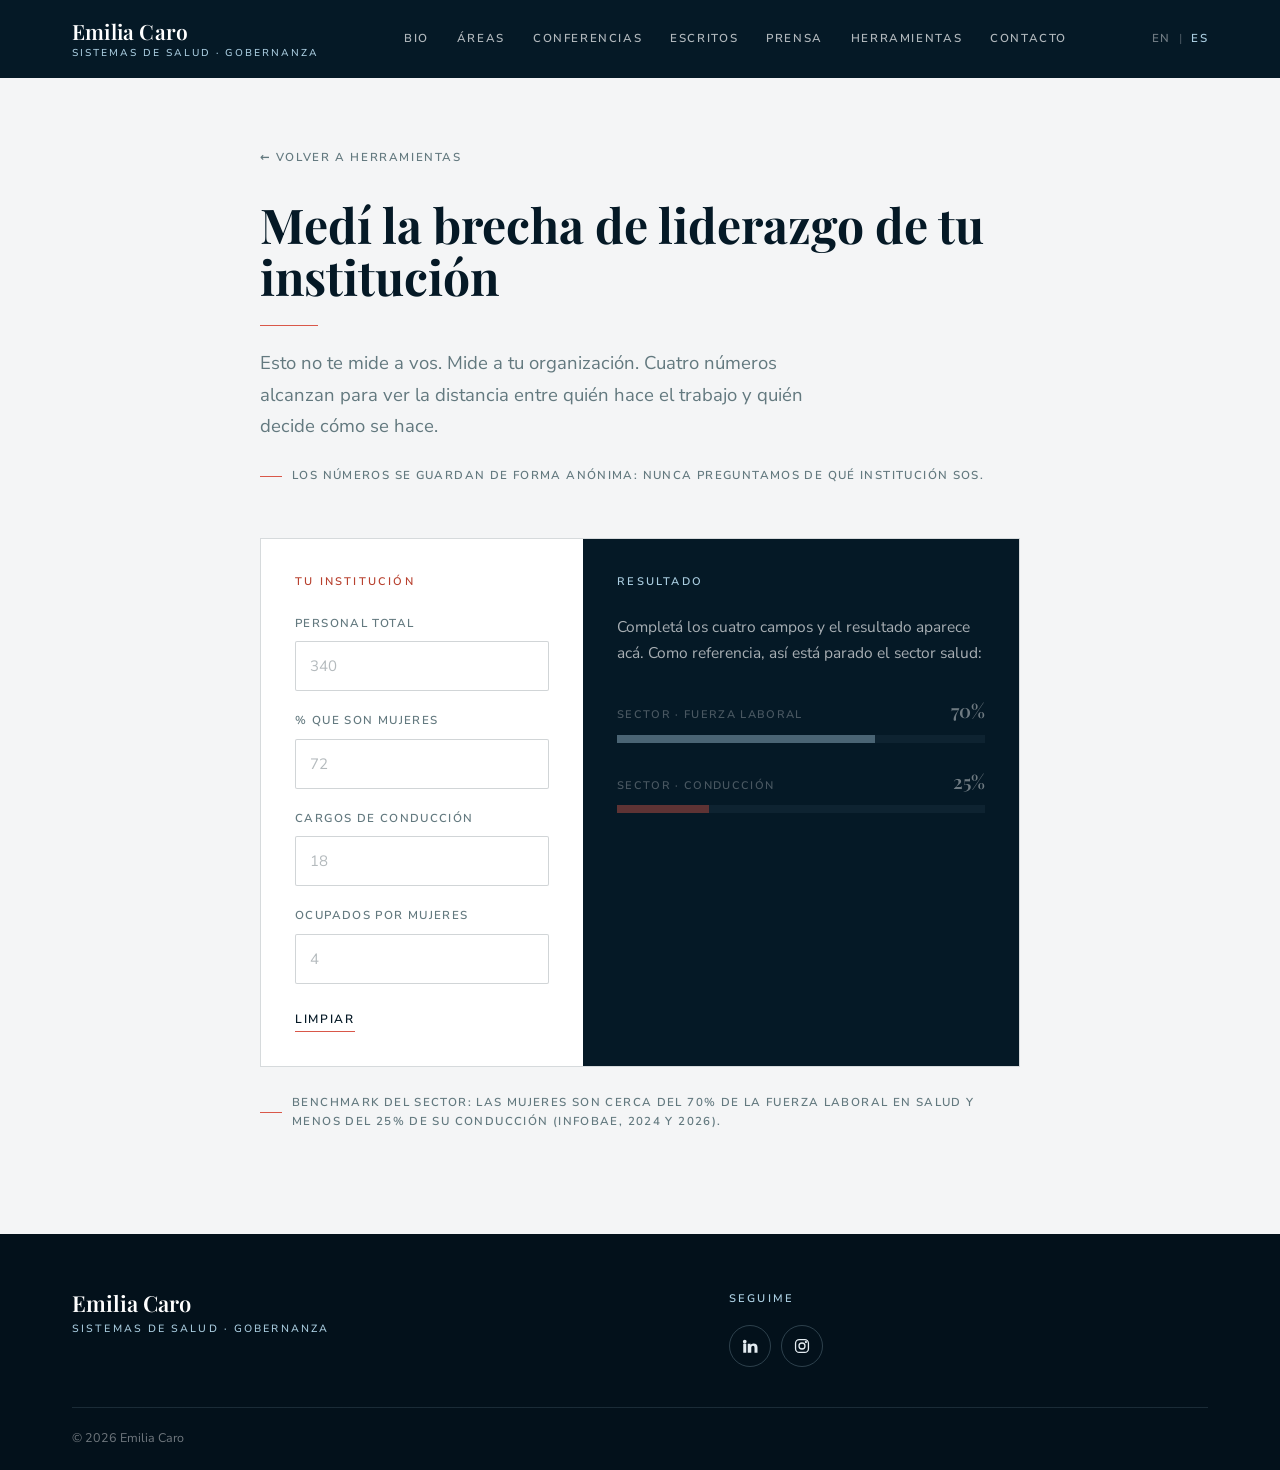
==== commit 035473c8: "Rediseño editorial: Playfair + Nunito Sans, paleta propia, nueva narrativa - Estructura inspirada en" ====
--- a/tools/brecha.html
+++ b/tools/brecha.html
@@ -1,5 +1,5 @@
 <!DOCTYPE html>
-<html lang="en">
+<html lang="es">
 <head>
 <meta charset="UTF-8">
 <meta name="viewport" content="width=device-width, initial-scale=1.0">
@@ -20,14 +20,14 @@
 
 <link rel="preconnect" href="https://fonts.googleapis.com">
 <link rel="preconnect" href="https://fonts.gstatic.com" crossorigin>
-<link href="https://fonts.googleapis.com/css2?family=Jost:ital,wght@0,300;0,400;0,500;0,600;1,300;1,400&family=Barlow:ital,wght@0,300;0,400;0,500;0,600;1,300&family=Barlow+Condensed:wght@300;400;500;600;700&display=swap" rel="stylesheet">
+<link href="https://fonts.googleapis.com/css2?family=Playfair+Display:ital,wght@0,500;0,600;0,700;1,500;1,600&family=Nunito+Sans:opsz,wght@6..12,400;6..12,600;6..12,700&display=swap" rel="stylesheet">
 <link rel="stylesheet" href="../styles.css">
 </head>
 <body>
 
 <header class="nav" id="nav">
   <div class="nav-inner">
-    <a href="../index.html#top" class="nav-name">Emilia Caro</a>
+    <a href="../index.html#top" class="nav-name"><span class="nn">Emilia Caro</span><span class="ns" data-en="Health systems · Governance" data-es="Sistemas de salud · Gobernanza">Health systems · Governance</span></a>
     <nav class="nav-links" aria-label="Primary">
       <a href="../index.html#bio"      data-en="Bio"      data-es="Bio">Bio</a>
       <a href="../index.html#work"     data-en="Work"     data-es="Áreas">Work</a>
@@ -39,7 +39,7 @@
     </nav>
     <div class="nav-right">
       <button class="lang" id="langToggle" aria-label="Switch language">
-        <span data-lang="en" class="on">EN</span><span class="slash">/</span><span data-lang="es">ES</span>
+        <span data-lang="en">EN</span><span class="slash">|</span><span data-lang="es" class="on">ES</span>
       </button>
       <button class="burger" id="burger" aria-label="Menu">☰</button>
     </div>
@@ -69,8 +69,8 @@
         This does not measure you. It measures your organisation. Four numbers are enough to see the distance between who does the work and who decides how it is done.
       </p>
       <p class="tool-note"
-         data-en="Nothing is stored or sent. Everything runs in your browser."
-         data-es="No se guarda ni se envía nada. Todo corre en tu navegador.">Nothing is stored or sent. Everything runs in your browser.</p>
+         data-en="The numbers are stored anonymously: we never ask which institution you are."
+         data-es="Los números se guardan de forma anónima: nunca preguntamos de qué institución sos.">The numbers are stored anonymously: we never ask which institution you are.</p>
     </div>
 
     <section class="calc-grid">
@@ -166,13 +166,19 @@
 
 <footer class="footer">
   <div class="wrap footer-inner">
-    <span class="footer-name">Emilia Caro</span>
-    <span class="footer-links">
-      <a href="https://www.linkedin.com/in/emiliacaro/" target="_blank" rel="noopener">LinkedIn</a>
-      <a href="https://www.instagram.com/mariaemiliacaro" target="_blank" rel="noopener">Instagram</a>
-    </span>
-    <span class="footer-year">© <span id="year"></span></span>
+    <div class="footer-brand">
+      <span class="footer-name">Emilia Caro</span>
+      <span class="footer-sub" data-en="Health systems · Governance" data-es="Sistemas de salud · Gobernanza">Health systems · Governance</span>
+    </div>
+    <div>
+      <p class="footer-h" data-en="Follow" data-es="Seguime">Follow</p>
+      <div class="social">
+        <a href="https://www.linkedin.com/in/emiliacaro/" target="_blank" rel="noopener" aria-label="LinkedIn"><svg viewBox="0 0 24 24" aria-hidden="true"><path d="M4.98 3.5a2.5 2.5 0 1 1 0 5 2.5 2.5 0 0 1 0-5zM3 9h4v12H3zM9 9h3.8v1.7h.05c.53-1 1.83-2.05 3.77-2.05C20.4 8.65 22 10.6 22 14.1V21h-4v-6.1c0-1.45-.03-3.3-2-3.3-2 0-2.3 1.57-2.3 3.2V21H9z"/></svg></a>
+        <a href="https://www.instagram.com/mariaemiliacaro" target="_blank" rel="noopener" aria-label="Instagram"><svg class="st" viewBox="0 0 24 24" aria-hidden="true"><rect x="3.4" y="3.4" width="17.2" height="17.2" rx="5"/><circle cx="12" cy="12" r="4"/><circle cx="17.2" cy="6.8" r=".7" fill="currentColor"/></svg></a>
+      </div>
+    </div>
   </div>
+  <div class="wrap footer-bot">© <span id="year"></span> Emilia Caro</div>
 </footer>
 
 <script src="../script.js"></script>
@@ -293,6 +299,20 @@
 
     state = { workShare: workShare, leadShare: leadShare, gap: gap, need: need };
     render();
+    queueSave({ tipo: 'calculadora', total: total, pctMujeres: pct, cargos: lead, cargosMujeres: leadW });
+  }
+
+  // Se guarda cuando la persona deja de tipear (4 s sin cambios), y una sola vez por combinación.
+  var saveTimer = null;
+  var lastSaved = '';
+  function queueSave(data) {
+    clearTimeout(saveTimer);
+    saveTimer = setTimeout(function () {
+      var key = [data.total, data.pctMujeres, data.cargos, data.cargosMujeres].join('|');
+      if (key === lastSaved) return;
+      lastSaved = key;
+      window.saveResponse(data);
+    }, 4000);
   }
 
   function render() {
--- a/styles.css
+++ b/styles.css
@@ -1,680 +1,560 @@
 /* =========================================================
    Emilia Caro — sistema visual
-   Display: Jost · Cuerpo: Barlow · Labels: Barlow Condensed
-   Paleta: navy / rojo / celeste / lima / gris / offwhite
+   Títulos: Playfair Display · Texto: Inter
+   Paleta: navy de autoridad, rojo como único acento,
+   celeste para los detalles sobre fondo oscuro.
    ========================================================= */
 
 :root{
   /* superficies claras */
-  --paper:#F4F5F6;
-  --paper-pure:#ffffff;
+  --paper:#F4F5F6;        /* offwhite, fondo general */
+  --paper-pure:#FFFFFF;
+  --mist:#E6EDF1;         /* celeste muy lavado, fondo de contacto */
 
   /* tinta */
-  --ink:#051926;
-  --ink-soft:rgba(5,25,38,.72);
-  --ink-faint:#63797F;
+  --ink:#051926;          /* navy */
+  --ink-soft:rgba(5,25,38,.74);
+  --ink-faint:#63797F;    /* gris */
   --line:rgba(5,25,38,.12);
 
   /* superficies oscuras */
   --dark:#051926;
-  --dark-soft:rgba(244,245,246,.62);
-  --dark-line:rgba(170,205,224,.16);
+  --dark-deep:#03111B;
+  --dark-soft:rgba(244,245,246,.68);
+  --dark-line:rgba(170,205,224,.18);
 
   /* acentos */
-  --accent:#D95749;      /* rojo */
-  --accent-soft:#AACDE0; /* celeste */
-  --lima:#E8FCB3;
-  --celeste:#AACDE0;
+  --accent:#D95749;       /* rojo: itálicas, filetes, subrayados */
+  --accent-d:#B8412F;     /* rojo para texto chico sobre claro (contraste AA) */
+  --celeste:#AACDE0;      /* acento sobre navy */
+  --lima:#E8FCB3;         /* sólo selección de texto */
+  --good:#2F6F52;
 
   /* tipografía */
-  --display:"Jost","Helvetica Neue",Arial,sans-serif;
-  --body:"Barlow","Helvetica Neue",Arial,sans-serif;
-  --cond:"Barlow Condensed","Helvetica Neue",Arial,sans-serif;
-
-  --maxw:1240px;
+  --serif:"Playfair Display",Georgia,"Times New Roman",serif;
+  --sans:"Nunito Sans",system-ui,-apple-system,"Segoe UI",Roboto,Arial,sans-serif;
+
+  --maxw:1200px;
+  --navh:78px;
 }
 
 *{margin:0;padding:0;box-sizing:border-box}
-html{scroll-behavior:smooth}
+html{scroll-behavior:smooth;scroll-padding-top:var(--navh)}
 body{
   background:var(--paper);
   color:var(--ink-soft);
-  font-family:var(--body);
-  font-weight:300;
-  font-size:17px;
-  line-height:1.75;
+  font-family:var(--sans);
+  font-size:16.5px;
+  line-height:1.7;
   -webkit-font-smoothing:antialiased;
   text-rendering:optimizeLegibility;
   overflow-x:hidden;
 }
 a{color:inherit}
 img{display:block;max-width:100%}
+em{font-style:italic}
 ::selection{background:var(--lima);color:var(--ink)}
 
-.wrap{max-width:var(--maxw);margin:0 auto;padding:0 48px}
+.wrap{width:100%;max-width:var(--maxw);margin:0 auto;padding:0 32px}
 
 /* ---------------- REVEAL ON SCROLL ---------------- */
-.reveal{opacity:0;transform:translateY(32px);transition:opacity .7s cubic-bezier(.16,1,.3,1),transform .7s cubic-bezier(.16,1,.3,1)}
+.reveal{opacity:0;transform:translateY(20px);transition:opacity .8s ease,transform .8s ease}
 .reveal.in{opacity:1;transform:none}
-.reveal-left{opacity:0;transform:translateX(-40px);transition:opacity .7s cubic-bezier(.16,1,.3,1),transform .7s cubic-bezier(.16,1,.3,1)}
-.reveal-left.in{opacity:1;transform:none}
-.reveal-right{opacity:0;transform:translateX(40px);transition:opacity .7s cubic-bezier(.16,1,.3,1),transform .7s cubic-bezier(.16,1,.3,1)}
-.reveal-right.in{opacity:1;transform:none}
-.reveal-scale{opacity:0;transform:scale(.9);transition:opacity .7s cubic-bezier(.16,1,.3,1),transform .7s cubic-bezier(.16,1,.3,1)}
-.reveal-scale.in{opacity:1;transform:none}
-.d1{transition-delay:.12s}
-.d2{transition-delay:.24s}
-.d3{transition-delay:.36s}
-.d4{transition-delay:.48s}
+.d1{transition-delay:.1s}
+.d2{transition-delay:.2s}
+.d3{transition-delay:.3s}
+.d4{transition-delay:.4s}
 @media(prefers-reduced-motion:reduce){
-  .reveal,.reveal-left,.reveal-right,.reveal-scale{opacity:1;transform:none;transition:none}
+  html{scroll-behavior:auto}
+  .reveal{opacity:1;transform:none;transition:none}
   *{animation:none!important}
 }
 
+/* ---------------- ETIQUETAS Y TÍTULOS ---------------- */
+.sec-eye{
+  font-size:11.5px;font-weight:600;letter-spacing:.22em;text-transform:uppercase;
+  color:var(--accent-d);margin-bottom:20px;
+}
+.sec-t{
+  font-family:var(--serif);font-weight:600;
+  font-size:clamp(28px,3.4vw,42px);line-height:1.14;
+  color:var(--ink);margin-bottom:22px;
+}
+.sec-t em,.hero h1 em{color:var(--accent);font-weight:600}
+.sec-intro{color:var(--ink-faint);max-width:52ch;margin-bottom:34px}
+.dark-sec .sec-eye{color:var(--celeste)}
+.dark-sec .sec-t{color:#fff}
+.dark-sec .sec-t em{color:var(--celeste)}
+.dark-sec .sec-intro{color:var(--dark-soft)}
+
 /* ---------------- NAV ---------------- */
-.nav{
-  position:fixed;top:0;left:0;right:0;z-index:60;
-  background:rgba(5,25,38,.88);
-  backdrop-filter:saturate(180%) blur(16px);
-  -webkit-backdrop-filter:saturate(180%) blur(16px);
-  transition:background .4s,padding .4s,border-color .4s;
-  border-bottom:1px solid transparent;
-}
-.nav.scrolled{background:rgba(5,25,38,.97);border-bottom-color:var(--dark-line)}
-.nav-inner{display:flex;align-items:center;justify-content:space-between;gap:24px;padding:22px 48px;transition:padding .4s}
-.nav.scrolled .nav-inner{padding:14px 48px}
-.nav-name{
-  font-family:var(--display);font-weight:500;font-size:18px;
-  letter-spacing:.01em;text-decoration:none;color:var(--paper);
-  white-space:nowrap;
-}
-.nav-links{display:flex;gap:30px}
+.nav{position:fixed;top:0;left:0;right:0;z-index:60;background:var(--dark);transition:box-shadow .3s}
+.nav.scrolled{box-shadow:0 1px 0 var(--dark-line)}
+.nav-inner{
+  max-width:var(--maxw);margin:0 auto;padding:0 32px;height:var(--navh);
+  display:flex;align-items:center;justify-content:space-between;gap:24px;
+}
+.nav-name{display:inline-flex;flex-direction:column;line-height:1.15;text-decoration:none;white-space:nowrap}
+.nav-name .nn{font-family:var(--serif);font-weight:600;font-size:21px;color:#fff;letter-spacing:.01em}
+.nav-name .ns{font-size:10px;font-weight:500;letter-spacing:.2em;text-transform:uppercase;color:var(--celeste);margin-top:5px}
+.nav-links{display:flex;gap:28px}
 .nav-links a{
-  font-family:var(--cond);font-weight:500;font-size:.78rem;
-  letter-spacing:.2em;text-transform:uppercase;
-  color:rgba(170,205,224,.55);text-decoration:none;
-  position:relative;padding-bottom:4px;transition:color .25s;white-space:nowrap;
-}
-.nav-links a::after{
-  content:"";position:absolute;left:0;bottom:0;width:0;height:1.5px;
-  background:var(--accent);transition:width .3s cubic-bezier(.16,1,.3,1);
+  font-size:11.5px;font-weight:600;letter-spacing:.14em;text-transform:uppercase;
+  color:rgba(244,245,246,.72);text-decoration:none;white-space:nowrap;
+  padding:4px 0;border-bottom:1px solid transparent;transition:color .25s,border-color .25s;
 }
 .nav-links a:hover{color:var(--celeste)}
-.nav-links a:hover::after{width:100%}
-.nav-links a.active{color:var(--celeste)}
-.nav-links a.active::after{width:100%}
-
-.nav-right{display:flex;align-items:center;gap:20px}
+.nav-links a.active{color:#fff;border-bottom-color:var(--accent)}
+
+.nav-right{display:flex;align-items:center;gap:18px}
 .lang{
-  background:none;border:0;cursor:pointer;font-family:var(--cond);
-  font-size:.78rem;font-weight:500;letter-spacing:.14em;
-  color:rgba(170,205,224,.5);display:flex;gap:5px;align-items:center;
-}
-.lang span[data-lang].on{color:var(--lima)}
-.lang .slash{color:rgba(170,205,224,.3)}
-.burger{display:none;background:none;border:0;font-size:20px;color:var(--celeste);cursor:pointer;line-height:1}
-
-.mobile-menu{display:none;flex-direction:column;background:var(--dark);border-top:1px solid var(--dark-line)}
+  background:none;border:0;cursor:pointer;font:600 11.5px/1 var(--sans);letter-spacing:.12em;
+  color:rgba(244,245,246,.45);display:flex;gap:8px;align-items:center;padding:4px 0;
+}
+.lang span[data-lang].on{color:var(--celeste)}
+.lang .slash{color:rgba(244,245,246,.25)}
+.burger{display:none;background:none;border:0;font-size:20px;color:#fff;cursor:pointer;line-height:1;padding:6px}
+
+.mobile-menu{display:none;flex-direction:column;background:var(--dark);border-top:1px solid var(--dark-line);padding:6px 32px 20px}
 .mobile-menu a{
-  padding:15px 26px;text-decoration:none;color:rgba(170,205,224,.7);
+  padding:13px 0;text-decoration:none;color:rgba(244,245,246,.8);
+  font-size:12px;font-weight:600;letter-spacing:.16em;text-transform:uppercase;
   border-bottom:1px solid var(--dark-line);
-  font-family:var(--cond);font-size:.85rem;letter-spacing:.18em;text-transform:uppercase;
-}
-.mobile-menu a:hover{color:var(--lima)}
+}
+.mobile-menu a:last-child{border-bottom:0}
+.mobile-menu a:hover{color:var(--celeste)}
 .mobile-menu.open{display:flex}
 
+/* ---------------- BOTONES Y LINKS ---------------- */
+.btn-p,.btn-s{
+  display:inline-flex;align-items:center;gap:.6rem;cursor:pointer;text-decoration:none;
+  font-family:var(--sans);font-weight:600;font-size:12px;letter-spacing:.14em;text-transform:uppercase;
+  border-radius:0;transition:background .25s,color .25s,border-color .25s;
+}
+.btn-p{background:var(--ink);color:#fff;border:1px solid var(--ink);padding:16px 30px}
+.btn-p:hover{background:var(--accent);border-color:var(--accent)}
+.btn-s{background:transparent;color:var(--ink);border:0;border-bottom:1px solid var(--accent);padding:6px 0 4px}
+.btn-s:hover{color:var(--accent-d)}
+.quiet-link{
+  display:inline-flex;align-items:center;gap:10px;margin-top:10px;
+  font-size:11.5px;font-weight:600;letter-spacing:.14em;text-transform:uppercase;
+  color:var(--ink);text-decoration:none;border-bottom:1px solid var(--accent);padding-bottom:3px;
+  transition:color .2s;
+}
+.quiet-link::after{content:"\2192";letter-spacing:0;transition:transform .3s}
+.quiet-link:hover{color:var(--accent-d)}
+.quiet-link:hover::after{transform:translateX(4px)}
+
+/* íconos de línea en círculo */
+.ico{
+  display:inline-flex;align-items:center;justify-content:center;flex-shrink:0;
+  width:56px;height:56px;border-radius:50%;border:1px solid var(--ink);color:var(--ink);
+}
+.ico.red{border-color:var(--accent);color:var(--accent)}
+.ico svg{width:25px;height:25px;fill:none;stroke:currentColor;stroke-width:1.5;stroke-linecap:round;stroke-linejoin:round}
+
+/* redes */
+.social{display:flex;flex-wrap:wrap;gap:10px}
+.social a{
+  display:inline-flex;align-items:center;justify-content:center;width:42px;height:42px;
+  border-radius:50%;border:1px solid var(--line);color:var(--ink);background:var(--paper-pure);
+  transition:background .25s,border-color .25s,color .25s,transform .25s;
+}
+.social a svg{width:18px;height:18px;fill:currentColor}
+.social a svg.st{fill:none;stroke:currentColor;stroke-width:1.7}
+.social a:hover{background:var(--accent);border-color:var(--accent);color:#fff;transform:translateY(-2px)}
+
 /* ---------------- HERO ---------------- */
-.hero{
-  display:grid;grid-template-columns:1.05fr .95fr;
-  min-height:100vh;align-items:stretch;background:var(--paper);
-}
-.hero-text{
-  display:flex;flex-direction:column;justify-content:center;
-  padding:150px clamp(32px,6vw,88px) 80px;position:relative;
-  background:
-    radial-gradient(ellipse at 10% 90%, rgba(232,252,179,.28) 0%, transparent 45%),
-    var(--paper);
-}
-.hero-text::before{
-  content:"";position:absolute;inset:0;pointer-events:none;
-  background:repeating-linear-gradient(90deg,transparent,transparent 60px,rgba(5,25,38,.03) 60px,rgba(5,25,38,.03) 61px);
-}
-.hero-text > *{position:relative;z-index:1}
-
+.hero{position:relative;overflow:hidden;background:var(--paper);padding-top:var(--navh)}
+.hero-globe{
+  position:absolute;top:calc(50% + var(--navh) / 2);right:-150px;width:760px;height:760px;
+  transform:translateY(-50%);pointer-events:none;
+}
+.hero-globe svg{width:100%;height:100%}
+.hero-in{position:relative;display:grid;grid-template-columns:1.05fr .95fr;gap:56px;align-items:center;min-height:min(calc(100vh - var(--navh)),820px)}
+.hero-text{padding:72px 0 84px}
 .eyebrow{
-  font-family:var(--cond);font-weight:500;
-  text-transform:uppercase;letter-spacing:.3em;font-size:.7rem;
-  color:var(--accent);margin-bottom:30px;
-  display:flex;align-items:center;gap:14px;
-}
-.eyebrow::before{content:"";width:30px;height:1px;background:var(--accent);flex-shrink:0}
-
-.hero-text h1{
-  font-family:var(--display);font-weight:600;
-  font-size:clamp(46px,6.4vw,86px);line-height:.95;letter-spacing:-.035em;
-  color:var(--ink);margin-bottom:30px;
-}
-.hero-text h1 em{font-style:normal;font-weight:300;color:var(--ink-faint)}
-
-.positioning{
-  font-family:var(--body);font-weight:300;
-  font-size:clamp(17px,1.7vw,20px);line-height:1.65;
-  max-width:44ch;margin-bottom:36px;color:var(--ink-soft);
-  border-left:2px solid var(--accent);padding-left:22px;
-}
-.titles{
-  font-family:var(--cond);font-weight:400;font-size:.86rem;
-  letter-spacing:.11em;text-transform:uppercase;
-  color:var(--ink-faint);line-height:2.15;margin-bottom:38px;
-}
-.hero-cta{display:flex;flex-wrap:wrap;gap:14px}
-
-/* botones reutilizables */
-.btn-p,.btn-s{
-  display:inline-flex;align-items:center;gap:.55rem;
-  font-family:var(--cond);text-transform:uppercase;cursor:pointer;
-  text-decoration:none;border-radius:0;
-}
-.btn-p{
-  font-weight:600;font-size:.74rem;letter-spacing:.22em;
-  background:var(--lima);color:var(--ink);
-  padding:.95rem 1.9rem;border:none;
-  transition:background .2s,color .2s,transform .15s;
-}
-.btn-p:hover{background:var(--ink);color:var(--paper);transform:translateY(-2px)}
-.btn-s{
-  font-weight:500;font-size:.72rem;letter-spacing:.2em;
-  color:var(--ink);background:none;border:none;
-  border-bottom:1px solid rgba(5,25,38,.3);padding:.55rem 0 .3rem;
-  transition:border-color .2s,color .2s;
-}
-.btn-s:hover{border-color:var(--accent);color:var(--accent)}
-
-/* retrato */
-.hero-portrait{
-  position:relative;overflow:hidden;
-  background:linear-gradient(150deg,#0b2b3d,#051926);
-}
-.hero-portrait::before{
-  content:"";position:absolute;top:-1px;bottom:-1px;left:-1px;
-  width:78px;background:var(--celeste);
-  border-radius:0 50% 50% 0;z-index:3;
-}
-.portrait-img{width:100%;height:100%;object-fit:cover;object-position:center 18%;position:relative;z-index:1}
-.hero-portrait::after{
-  content:"";position:absolute;inset:0;z-index:2;pointer-events:none;
-  background:linear-gradient(105deg,transparent 55%,rgba(5,25,38,.35));
-}
-.portrait-fallback{position:absolute;inset:0;display:flex;flex-direction:column;align-items:center;justify-content:center;gap:8px;color:var(--celeste)}
-.portrait-fallback span{font-family:var(--cond);font-size:13px;letter-spacing:.14em;text-transform:uppercase}
-.portrait-fallback small{font-family:var(--cond);font-size:11px;letter-spacing:.2em;text-transform:uppercase;opacity:.6}
-
-/* ---------------- TICKER ---------------- */
-.ticker{
-  background:var(--accent);color:#fff;overflow:hidden;
-  padding:14px 0;position:relative;
-}
-.ticker-track{display:flex;width:max-content;animation:ticker 38s linear infinite}
-.ticker-track span{
-  font-family:var(--cond);font-weight:500;font-size:.82rem;
-  letter-spacing:.24em;text-transform:uppercase;
-  padding:0 26px;white-space:nowrap;display:inline-flex;align-items:center;gap:26px;
-}
-.ticker-track span::after{content:"✳";opacity:.55;font-size:.7rem}
-@keyframes ticker{from{transform:translateX(0)}to{transform:translateX(-50%)}}
-.ticker:hover .ticker-track{animation-play-state:paused}
-
-/* ---------------- STATS BAND ---------------- */
-.stats-band{
-  background:var(--dark);color:var(--paper);
-  padding:clamp(56px,7vw,88px) 0;position:relative;overflow:hidden;
-}
-.stats-band::before{
-  content:"";position:absolute;inset:0;pointer-events:none;
-  background:
-    radial-gradient(ellipse at 15% 100%, rgba(232,252,179,.07) 0%, transparent 42%),
-    radial-gradient(ellipse at 85% 0%, rgba(170,205,224,.07) 0%, transparent 38%);
-}
-.stats-band .wrap{position:relative;z-index:1}
-.stats-head{
-  font-family:var(--cond);font-weight:500;font-size:.66rem;
-  letter-spacing:.32em;text-transform:uppercase;
-  color:var(--celeste);margin-bottom:40px;
-  display:flex;align-items:center;gap:14px;
-}
-.stats-head::before{content:"";width:28px;height:1px;background:var(--celeste);opacity:.5;flex-shrink:0}
-.stats-grid{display:grid;grid-template-columns:repeat(4,1fr);gap:1px;background:var(--dark-line)}
-.stat{background:var(--dark);padding:32px 28px 28px}
-.stat .figure{
-  font-family:var(--display);font-weight:500;
-  font-size:clamp(32px,3.6vw,48px);line-height:1.05;
-  color:var(--lima);letter-spacing:-.03em;display:block;
-  white-space:nowrap;
-}
-.stat .figure .unit{font-size:.44em;font-weight:400;color:var(--celeste);margin-left:3px}
-.stat .stat-label{
-  display:block;font-family:var(--body);font-weight:300;
-  font-size:.95rem;line-height:1.5;color:var(--dark-soft);
-  margin-top:14px;max-width:26ch;
-}
-.stat .stat-src{
-  display:block;font-family:var(--cond);font-size:.6rem;
-  letter-spacing:.2em;text-transform:uppercase;
-  color:rgba(244,245,246,.32);margin-top:14px;
-}
-
-/* ---------------- SECTION SCAFFOLD ---------------- */
-.block{padding:clamp(72px,10vw,132px) 0;position:relative}
-.block .wrap{display:grid;grid-template-columns:minmax(200px,300px) 1fr;gap:40px 80px;align-items:start}
-
-.kicker{
-  font-family:var(--cond);font-weight:500;
-  text-transform:uppercase;letter-spacing:.28em;font-size:.68rem;
-  color:var(--accent);display:flex;align-items:baseline;gap:12px;
-}
-.kicker .num{font-family:var(--display);font-size:.8rem;font-weight:400;color:var(--ink-faint);letter-spacing:.05em}
-.section-title{
-  font-family:var(--display);font-weight:500;
-  font-size:clamp(32px,4.2vw,54px);line-height:1.04;letter-spacing:-.035em;
-  margin:18px 0 0;color:var(--ink);
-}
-.col-left{position:sticky;top:110px}
-.section-intro{
-  color:var(--ink-faint);font-size:1rem;line-height:1.7;
-  margin-bottom:40px;max-width:54ch;font-family:var(--body);font-weight:300;
-}
-
-/* bio */
-.bio-body p{font-size:clamp(17px,1.6vw,19px);line-height:1.8;margin-bottom:22px;max-width:56ch;color:var(--ink-soft)}
-.bio-body p:first-child{
-  font-family:var(--display);font-weight:400;
-  font-size:clamp(21px,2.3vw,27px);line-height:1.45;
-  letter-spacing:-.015em;color:var(--ink);
-}
-.quiet-link{
-  display:inline-flex;align-items:center;gap:10px;margin-top:22px;
-  font-family:var(--cond);font-weight:500;font-size:.72rem;
-  letter-spacing:.2em;text-transform:uppercase;color:var(--ink);
-  text-decoration:none;border-bottom:1px solid rgba(5,25,38,.3);
-  padding-bottom:3px;transition:border-color .2s,color .2s,gap .3s;
-}
-.quiet-link::after{content:"\2192";transition:transform .3s}
-.quiet-link:hover{color:var(--accent);border-color:var(--accent)}
-.quiet-link:hover::after{transform:translateX(5px)}
-
-/* ---------------- BLOQUE OSCURO ---------------- */
-.block.dark{background:var(--dark);color:var(--dark-soft);overflow:hidden}
-.block.dark::before{
-  content:"";position:absolute;inset:0;pointer-events:none;
-  background:repeating-linear-gradient(90deg,transparent,transparent 60px,rgba(170,205,224,.035) 60px,rgba(170,205,224,.035) 61px);
-}
-.block.dark .wrap{position:relative;z-index:1}
-.block.dark .kicker{color:var(--celeste)}
-.block.dark .kicker .num{color:rgba(244,245,246,.35)}
-.block.dark .section-title{color:var(--paper)}
-.block.dark .section-intro{color:var(--dark-soft)}
-
-.areas{display:grid;grid-template-columns:1fr 1fr;gap:0}
-.area{
-  border-top:1px solid var(--dark-line);padding:28px 0;
-  display:grid;grid-template-columns:auto 1fr;gap:22px;
-  transition:padding-left .4s;
-}
-.area:hover{padding-left:10px}
-.area:nth-child(odd){padding-right:44px;border-right:1px solid var(--dark-line)}
-.area:nth-child(even){padding-left:44px}
-.area:nth-child(even):hover{padding-left:54px}
-.area .a-num{font-family:var(--display);font-size:.85rem;font-weight:400;color:var(--accent);padding-top:8px}
-.area h3{
-  font-family:var(--display);font-weight:500;
-  font-size:clamp(19px,2vw,24px);letter-spacing:-.02em;
-  margin-bottom:10px;color:var(--paper);transition:color .25s;
-}
-.area:hover h3{color:var(--lima)}
-.area p{font-size:.95rem;line-height:1.7;color:var(--dark-soft);max-width:44ch}
-
-/* posiciones */
-.positions{list-style:none;border-top:2px solid var(--ink)}
-.positions li{
-  display:grid;grid-template-columns:1fr auto;align-items:baseline;gap:24px;
-  padding:24px 0;border-bottom:1px solid var(--line);
-  transition:padding-left .3s,border-color .3s;
-}
-.positions li:hover{padding-left:14px;border-bottom-color:var(--accent)}
-.pos-role{
-  font-family:var(--display);font-size:clamp(20px,2.2vw,28px);
-  font-weight:400;letter-spacing:-.025em;color:var(--ink);
-}
-.pos-org{
-  font-family:var(--cond);color:var(--ink-faint);font-size:.76rem;
-  text-align:right;text-transform:uppercase;letter-spacing:.18em;
-}
-
-/* speaking */
-.speaking-list{list-style:none}
+  font-size:11.5px;font-weight:600;letter-spacing:.22em;text-transform:uppercase;
+  color:var(--accent-d);margin-bottom:26px;
+}
+.hero h1{
+  font-family:var(--serif);font-weight:700;
+  font-size:clamp(38px,5.2vw,62px);line-height:1.08;letter-spacing:-.01em;color:var(--ink);
+}
+.hero .rule{display:block;width:58px;height:1px;background:var(--accent);margin:32px 0 28px}
+.lead{font-size:17.5px;line-height:1.75;color:var(--ink-faint);max-width:40ch;margin-bottom:36px}
+.hero-cta{display:flex;flex-wrap:wrap;align-items:center;gap:28px}
+
+.hero-photo{position:relative;justify-self:end;width:100%;max-width:470px;padding:0 22px 22px 0}
+.hero-photo::before{
+  content:"";position:absolute;top:22px;left:22px;right:0;bottom:0;
+  border:1px solid var(--accent);pointer-events:none;
+}
+.portrait-img{position:relative;width:100%;aspect-ratio:4/5;height:auto;object-fit:cover;object-position:center 30%}
+.photo-cap{
+  position:absolute;left:0;bottom:44px;z-index:1;background:var(--dark);color:#fff;
+  padding:14px 20px;max-width:78%;
+}
+.photo-cap .pc-t{display:block;font-family:var(--serif);font-weight:600;font-size:17px;line-height:1.25}
+.photo-cap .pc-s{display:block;font-size:10.5px;font-weight:600;letter-spacing:.16em;text-transform:uppercase;color:var(--celeste);margin-top:5px}
+
+/* ---------------- MIRADA (navy, frases editoriales) ---------------- */
+.manifesto{background:var(--dark);padding:104px 0 96px}
+.manifesto .sec-eye{color:var(--celeste);margin-bottom:28px}
+.manifesto em{color:var(--accent);font-weight:600}
+.mf-lead{
+  font-family:var(--serif);font-weight:600;font-size:clamp(28px,3.6vw,46px);line-height:1.2;
+  color:#fff;max-width:24ch;
+}
+.mf-lead::after{content:"";display:block;width:58px;height:1px;background:var(--accent);margin-top:40px}
+.mf-grid{display:grid;grid-template-columns:1.15fr .85fr;margin-top:48px}
+.mf-item{display:flex;align-items:flex-start;gap:28px;padding-right:48px}
+.mf-item + .mf-item{padding:0 0 0 48px;border-left:1px solid var(--dark-line)}
+.mf-item p{font-family:var(--sans);font-size:clamp(17px,1.4vw,19px);line-height:1.65;color:#fff}
+.mf-item p em{font-family:var(--serif);font-size:1.12em}
+.mf-tag{display:block;font-size:11px;font-weight:600;letter-spacing:.18em;text-transform:uppercase;color:var(--celeste);margin-bottom:10px}
+.mf-item .ico{border-color:var(--celeste);color:var(--celeste)}
+
+/* ---------------- ÁREAS ---------------- */
+.areas{background:var(--paper-pure);border-top:1px solid var(--line);border-bottom:1px solid var(--line);padding:84px 0 88px}
+.areas-head{max-width:640px;margin-bottom:48px}
+.agrid{display:grid;grid-template-columns:repeat(5,1fr)}
+.acard{padding:0 26px;border-left:1px solid var(--line)}
+.acard:first-child{padding-left:0;border-left:0}
+.acard:last-child{padding-right:0}
+.acard .ico{margin-bottom:22px}
+.acard h3{font-family:var(--serif);font-weight:600;font-size:20px;line-height:1.25;color:var(--ink);margin-bottom:10px}
+.acard p{font-size:14.5px;line-height:1.65;color:var(--ink-faint)}
+
+/* ---------------- BIO + CIFRAS (bloque partido) ---------------- */
+.split{display:grid;grid-template-columns:1fr 1fr}
+.sp-l{background:var(--paper);display:flex;justify-content:flex-end}
+.sp-r{background:var(--dark);display:flex;justify-content:flex-start;align-items:center;position:relative;overflow:hidden}
+.sp-in{width:100%;max-width:600px}
+.sp-l .sp-in{padding:96px 56px 96px 32px}
+.sp-r .sp-in{padding:96px 32px 96px 60px;position:relative;z-index:1}
+.bio-body p{margin-bottom:18px;max-width:50ch;color:var(--ink-soft)}
+.bio-body p:first-child{font-size:clamp(18px,1.5vw,19.5px);line-height:1.7;color:var(--ink)}
+
+.stats-head{font-size:11.5px;font-weight:600;letter-spacing:.2em;text-transform:uppercase;color:var(--celeste);margin-bottom:36px}
+.figure{
+  display:block;font-family:var(--serif);font-weight:600;
+  font-size:clamp(40px,4.4vw,56px);line-height:1;color:#fff;white-space:nowrap;
+}
+.figure .unit{font-size:.55em;color:var(--celeste);margin-left:2px}
+.stat-label{display:block;font-size:14.5px;line-height:1.55;color:var(--dark-soft)}
+
+/* alcance propio: cifra a la izquierda, texto a la derecha */
+.reach-row{display:grid;grid-template-columns:136px 1fr;gap:24px;align-items:center;padding:24px 0;border-top:1px solid var(--dark-line)}
+.reach-row:first-child{border-top:0;padding-top:0}
+.reach-note{display:flex;align-items:center;gap:18px;margin-top:10px;padding-top:26px;border-top:1px solid var(--dark-line);font-size:14.5px;line-height:1.55;color:#fff}
+.reach-note .ico{width:50px;height:50px;border-color:var(--accent);color:var(--accent)}
+.reach-note .ico svg{width:23px;height:23px}
+
+/* la brecha, en números (arriba de herramientas) */
+.gap-band{padding-bottom:72px;margin-bottom:72px;border-bottom:1px solid var(--dark-line)}
+.gap-grid{display:grid;grid-template-columns:repeat(4,1fr)}
+.gap-grid .stat{padding:0 26px;border-left:1px solid var(--dark-line)}
+.gap-grid .stat:first-child{padding-left:0;border-left:0}
+.gap-grid .stat .stat-label{margin-top:14px;max-width:24ch}
+.stat-src{display:block;font-size:10.5px;font-weight:600;letter-spacing:.16em;text-transform:uppercase;color:rgba(170,205,224,.6);margin-top:12px}
+
+/* ---------------- COMUNIDAD (Instagram) ---------------- */
+.community{background:var(--paper);border-top:1px solid var(--line);padding:72px 0}
+.community-in{display:grid;grid-template-columns:auto 1fr auto;gap:32px 40px;align-items:center}
+.community-ico{width:72px;height:72px}
+.community-ico svg{width:32px;height:32px}
+.community-text .sec-eye{margin-bottom:12px}
+.community-text .sec-t{font-size:clamp(24px,2.6vw,32px);margin-bottom:10px}
+.community-text p:last-child{color:var(--ink-faint);max-width:60ch}
+.community-btn{white-space:nowrap}
+
+/* ---------------- POSICIONES ---------------- */
+.positions-sec{background:var(--paper-pure);border-bottom:1px solid var(--line);padding:72px 0}
+.positions{list-style:none;display:grid;grid-template-columns:repeat(4,1fr)}
+.positions li{padding:0 26px;border-left:1px solid var(--line)}
+.positions li:first-child{padding-left:0;border-left:0}
+.positions li:last-child{padding-right:0}
+.pos-role{display:block;font-family:var(--serif);font-weight:600;font-size:22px;line-height:1.2;color:var(--ink)}
+.pos-role::after{content:"";display:block;width:28px;height:1px;background:var(--accent);margin:16px 0 14px}
+.pos-org{display:block;font-size:12px;font-weight:600;letter-spacing:.12em;text-transform:uppercase;color:var(--ink-faint);line-height:1.6}
+
+/* ---------------- DOS COLUMNAS (conferencias) ---------------- */
+.block{padding:96px 0}
+.two-col{display:grid;grid-template-columns:minmax(240px,340px) 1fr;gap:40px 88px;align-items:start}
+.col-left{position:sticky;top:calc(var(--navh) + 40px)}
+
+.speaking-list{list-style:none;border-top:1px solid var(--line)}
 .speaking-list li{
-  display:grid;grid-template-columns:60px 1fr;gap:26px;align-items:baseline;
-  padding:20px 0;border-top:1px solid var(--line);transition:padding-left .3s,border-color .3s;
-}
-.speaking-list li:hover{padding-left:12px;border-top-color:var(--accent)}
-.speaking-list li:last-child{border-bottom:1px solid var(--line)}
-.sp-year{font-family:var(--display);color:var(--accent);font-size:.9rem;font-weight:500}
-.sp-desc{
-  font-family:var(--display);font-weight:400;
-  font-size:clamp(16px,1.6vw,19px);line-height:1.4;
-  letter-spacing:-.015em;color:var(--ink);
-}
-
-/* ---------------- HERRAMIENTAS ---------------- */
-.tools-grid{display:grid;grid-template-columns:1fr 1fr;gap:1px;background:var(--line);border:1px solid var(--line)}
+  display:grid;grid-template-columns:64px 1fr;gap:24px;align-items:baseline;
+  padding:20px 0;border-bottom:1px solid var(--line);
+}
+.sp-year{font-family:var(--serif);font-weight:600;font-style:italic;font-size:17px;color:var(--accent)}
+.sp-desc{font-size:16.5px;line-height:1.5;color:var(--ink)}
+
+/* ---------------- ESCRITOS + PRENSA ---------------- */
+.pubs{background:var(--paper-pure);border-top:1px solid var(--line);padding:96px 0}
+.pgrid{display:grid;grid-template-columns:1.1fr .9fr}
+.pcol{padding-right:56px}
+.pcol-b{padding:0 0 0 56px;border-left:1px solid var(--line)}
+.pubs .sec-t{font-size:clamp(26px,2.8vw,34px)}
+
+.writing-list{border-top:1px solid var(--line)}
+.writing-item{
+  display:grid;grid-template-columns:52px 1fr auto;gap:20px;align-items:baseline;
+  padding:24px 0;border-bottom:1px solid var(--line);text-decoration:none;color:inherit;
+}
+.wr-year{font-family:var(--serif);font-style:italic;font-weight:600;font-size:15px;color:var(--accent)}
+.wr-text{display:flex;flex-direction:column;gap:7px}
+.wr-title{font-family:var(--serif);font-weight:600;font-size:20px;line-height:1.28;color:var(--ink);transition:color .2s}
+.wr-standfirst{font-size:14.5px;line-height:1.6;color:var(--ink-faint);max-width:56ch}
+.wr-arrow,.pr-arrow{color:var(--accent);font-size:16px;transition:transform .25s}
+.writing-item:hover .wr-title,.press-item:hover .pr-title{color:var(--accent-d)}
+.writing-item:hover .wr-arrow,.press-item:hover .pr-arrow{transform:translateX(4px)}
+
+.press-list{border-top:1px solid var(--line);margin-bottom:24px}
+.press-item{
+  display:grid;grid-template-columns:1fr auto;gap:18px;align-items:baseline;
+  padding:22px 0;border-bottom:1px solid var(--line);text-decoration:none;color:inherit;
+}
+.pr-text{display:flex;flex-direction:column;gap:6px}
+.pr-outlet{font-size:11px;font-weight:600;letter-spacing:.18em;text-transform:uppercase;color:var(--accent-d)}
+.pr-title{font-family:var(--serif);font-weight:500;font-size:17.5px;line-height:1.35;color:var(--ink);transition:color .2s}
+.pr-meta{font-size:12.5px;color:var(--ink-faint)}
+
+/* ---------------- HERRAMIENTAS (navy) ---------------- */
+.tools-sec{background:var(--dark);padding:96px 0;position:relative;overflow:hidden}
+.tools-sec .wrap{position:relative;z-index:1}
+.tools-head{max-width:640px;margin-bottom:44px}
+.tools-grid{display:grid;grid-template-columns:1fr 1fr;gap:24px}
 .tool-card{
-  background:var(--paper-pure);padding:clamp(28px,3.4vw,42px);
   display:flex;flex-direction:column;text-decoration:none;color:inherit;
-  transition:background .3s;position:relative;overflow:hidden;
-}
-.tool-card::after{
-  content:"";position:absolute;left:0;bottom:0;height:3px;width:0;
-  background:var(--accent);transition:width .4s cubic-bezier(.16,1,.3,1);
-}
-.tool-card:hover{background:#fbfcfc}
-.tool-card:hover::after{width:100%}
-.tool-tag{
-  font-family:var(--cond);font-weight:600;font-size:.6rem;
-  letter-spacing:.26em;text-transform:uppercase;
-  color:var(--ink);background:var(--lima);
-  align-self:flex-start;padding:4px 10px;margin-bottom:22px;
-}
-.tool-card h3{
-  font-family:var(--display);font-weight:500;
-  font-size:clamp(21px,2.3vw,28px);line-height:1.15;letter-spacing:-.03em;
-  color:var(--ink);margin-bottom:14px;transition:color .25s;
-}
-.tool-card:hover h3{color:var(--accent)}
-.tool-card p{font-size:.95rem;line-height:1.7;color:var(--ink-faint);margin-bottom:26px;flex:1}
+  border:1px solid var(--dark-line);padding:clamp(28px,3.4vw,42px);
+  transition:border-color .3s,background .3s;
+}
+.tool-card:hover{border-color:var(--celeste);background:rgba(170,205,224,.05)}
+.tool-card .ico{border-color:var(--celeste);color:var(--celeste);margin-bottom:24px}
+.tool-tag{font-size:11px;font-weight:600;letter-spacing:.18em;text-transform:uppercase;color:var(--celeste);margin-bottom:12px}
+.tool-card h3{font-family:var(--serif);font-weight:600;font-size:clamp(21px,2.2vw,27px);line-height:1.2;color:#fff;margin-bottom:14px}
+.tool-card p{font-size:15px;line-height:1.65;color:var(--dark-soft);margin-bottom:26px;flex:1}
 .tool-go{
-  font-family:var(--cond);font-weight:600;font-size:.72rem;
-  letter-spacing:.22em;text-transform:uppercase;color:var(--ink);
-  display:inline-flex;align-items:center;gap:9px;transition:gap .3s,color .25s;
-}
-.tool-go::after{content:"\2192"}
-.tool-card:hover .tool-go{color:var(--accent);gap:15px}
+  align-self:flex-start;font-size:11.5px;font-weight:600;letter-spacing:.14em;text-transform:uppercase;
+  color:#fff;border-bottom:1px solid var(--accent);padding-bottom:3px;display:inline-flex;gap:10px;
+}
+.tool-go::after{content:"\2192";letter-spacing:0;transition:transform .3s}
+.tool-card:hover .tool-go::after{transform:translateX(4px)}
 
 /* ---------------- CONTACTO ---------------- */
+.contact-sec{background:var(--mist);padding:96px 0}
+.cgrid{display:grid;grid-template-columns:.85fr 1.15fr;gap:64px;align-items:start}
+.cinfo p:not(.sec-eye){color:var(--ink-soft);max-width:38ch;margin-bottom:26px}
 .contact-form{max-width:640px}
-.field{display:flex;flex-direction:column;gap:7px;margin-bottom:22px}
-.field-row{display:grid;grid-template-columns:1fr 1fr;gap:22px}
-.field label{
-  font-family:var(--cond);font-weight:500;text-transform:uppercase;
-  letter-spacing:.24em;font-size:.6rem;color:var(--ink-faint);
-}
+.field{display:flex;flex-direction:column;gap:8px;margin-bottom:20px}
+.field-row{display:grid;grid-template-columns:1fr 1fr;gap:20px}
+.field label{font-size:11.5px;font-weight:600;letter-spacing:.12em;text-transform:uppercase;color:var(--ink-faint)}
 .field input,.field select,.field textarea{
-  font-family:var(--body);font-weight:400;font-size:.95rem;color:var(--ink);
-  background:rgba(255,255,255,.9);border:1px solid rgba(5,25,38,.12);
-  padding:.8rem 1rem;transition:border-color .2s;border-radius:0;appearance:none;-webkit-appearance:none;
-}
-.field input:focus,.field select:focus,.field textarea:focus{outline:none;border-color:var(--celeste)}
-.field textarea{resize:vertical;line-height:1.6;min-height:120px}
+  font:400 15px/1.6 var(--sans);color:var(--ink);background:var(--paper-pure);
+  border:1px solid rgba(5,25,38,.18);border-radius:2px;padding:12px 14px;
+  transition:border-color .2s,box-shadow .2s;appearance:none;-webkit-appearance:none;width:100%;
+}
+.field input:focus,.field select:focus,.field textarea:focus{outline:none;border-color:var(--accent);box-shadow:0 0 0 3px rgba(217,87,73,.15)}
+.field textarea{resize:vertical;min-height:140px}
 .field select{
-  cursor:pointer;
+  cursor:pointer;padding-right:38px;
   background-image:url("data:image/svg+xml,%3Csvg xmlns='http://www.w3.org/2000/svg' width='12' height='8' viewBox='0 0 12 8'%3E%3Cpath d='M1 1l5 5 5-5' stroke='%2363797F' fill='none' stroke-width='1.4'/%3E%3C/svg%3E");
-  background-repeat:no-repeat;background-position:right 14px center;padding-right:38px;
-}
-.field input::placeholder,.field textarea::placeholder{color:rgba(5,25,38,.25);font-weight:300}
+  background-repeat:no-repeat;background-position:right 14px center;
+}
+.field input::placeholder,.field textarea::placeholder{color:rgba(5,25,38,.3)}
 .form-submit{
-  font-family:var(--cond);font-weight:600;font-size:.72rem;
-  text-transform:uppercase;letter-spacing:.22em;
-  color:#fff;background:var(--accent);border:0;cursor:pointer;
-  padding:.85rem 1.9rem;margin-top:8px;
-  transition:background .2s,transform .15s;
-}
-.form-submit:hover{background:var(--ink);transform:translateY(-2px)}
-.form-submit:disabled{opacity:.5;cursor:default;transform:none}
-.form-status{
-  margin-top:18px;font-family:var(--body);font-size:.92rem;min-height:1.2em;
-  padding-left:0;transition:padding .2s;
-}
-.form-status.ok{color:var(--ink);border-left:3px solid var(--celeste);padding:.7rem 1rem;background:rgba(170,205,224,.1)}
-.form-status.err{color:var(--accent);border-left:3px solid var(--accent);padding:.7rem 1rem;background:rgba(217,87,73,.06)}
+  font:600 12px/1 var(--sans);letter-spacing:.14em;text-transform:uppercase;
+  color:#fff;background:var(--ink);border:0;cursor:pointer;padding:17px 32px;margin-top:6px;
+  transition:background .25s;
+}
+.form-submit:hover{background:var(--accent)}
+.form-submit:disabled{opacity:.5;cursor:default}
+.form-status{margin-top:18px;font-size:15px;min-height:1.2em}
+.form-status.ok{color:var(--ink);border-left:3px solid var(--good);padding:.7rem 1rem;background:rgba(47,111,82,.08)}
+.form-status.err{color:var(--accent-d);border-left:3px solid var(--accent);padding:.7rem 1rem;background:rgba(217,87,73,.07)}
 
 /* ---------------- FOOTER ---------------- */
-.footer{background:var(--dark);color:var(--dark-soft);padding:56px 0 44px}
-.footer-inner{display:flex;align-items:center;justify-content:space-between;gap:20px;flex-wrap:wrap}
-.footer-name{font-family:var(--display);font-weight:500;font-size:19px;color:var(--paper);letter-spacing:-.02em}
-.footer-links{display:flex;gap:26px}
-.footer-links a{
-  font-family:var(--body);font-weight:300;font-size:.82rem;
-  color:rgba(244,245,246,.4);text-decoration:none;
-  transition:color .2s,padding-left .2s;
-}
-.footer-links a:hover{color:var(--celeste);padding-left:4px}
-.footer-year{font-family:var(--cond);font-size:.72rem;letter-spacing:.18em;text-transform:uppercase;color:rgba(244,245,246,.32)}
+.footer{background:var(--dark-deep);color:var(--dark-soft);padding:56px 0 0}
+.footer-inner{display:grid;grid-template-columns:1.3fr 1fr;gap:34px;align-items:start;padding-bottom:40px}
+.footer-brand{display:flex;flex-direction:column;line-height:1.2}
+.footer-name{font-family:var(--serif);font-weight:600;font-size:22px;color:#fff}
+.footer-sub{font-size:10.5px;font-weight:500;letter-spacing:.2em;text-transform:uppercase;color:var(--celeste);margin-top:6px}
+.footer-h{font-size:11px;font-weight:600;letter-spacing:.2em;text-transform:uppercase;color:var(--celeste);margin-bottom:16px}
+.footer .social a{background:transparent;border-color:rgba(170,205,224,.25);color:#E4ECF1}
+.footer .social a:hover{background:var(--accent);border-color:var(--accent);color:#fff}
+.footer-bot{
+  background:linear-gradient(rgba(170,205,224,.14),rgba(170,205,224,.14)) top center/calc(100% - 64px) 1px no-repeat;
+  padding-top:20px;padding-bottom:22px;font-size:12.5px;color:rgba(244,245,246,.45)}
 
 /* ---------------- RESPONSIVE ---------------- */
-@media(max-width:1080px){
+@media(max-width:1180px){
   .nav-links{gap:20px}
-  .nav-links a{font-size:.72rem;letter-spacing:.14em}
-  .stats-grid{grid-template-columns:repeat(2,1fr)}
-}
-@media(max-width:920px){
-  .wrap{padding:0 26px}
-  .nav-inner{padding:18px 26px}
-  .nav.scrolled .nav-inner{padding:13px 26px}
+  .nav-links a{font-size:11px;letter-spacing:.12em}
+  .agrid{grid-template-columns:repeat(3,1fr);gap:44px 0}
+  .acard:nth-child(4){padding-left:0;border-left:0}
+}
+@media(max-width:1040px){
   .nav-links{display:none}
   .burger{display:block}
-  .hero{grid-template-columns:1fr;min-height:auto}
-  .hero-portrait{min-height:62vh;order:1}
-  .hero-portrait::before{display:none}
-  .hero-text{order:2;padding:56px 26px 72px}
-  .positioning{max-width:none}
-  .block{padding:64px 0}
-  .block .wrap{grid-template-columns:1fr;gap:24px}
+  .pgrid{grid-template-columns:1fr;gap:56px}
+  .pcol{padding-right:0}
+  .pcol-b{padding:48px 0 0;border-left:0;border-top:1px solid var(--line)}
+  .positions{grid-template-columns:1fr 1fr;gap:40px 0}
+  .positions li:nth-child(3){padding-left:0;border-left:0}
+  .gap-grid{grid-template-columns:1fr 1fr;gap:40px 0}
+  .gap-grid .stat:nth-child(3){padding-left:0;border-left:0}
+}
+@media(max-width:900px){
+  .wrap,.nav-inner{padding-left:24px;padding-right:24px}
+  .mobile-menu{padding-left:24px;padding-right:24px}
+  .hero-globe{width:560px;height:560px;right:-200px;top:calc(var(--navh) + 20px);transform:none;opacity:.8}
+  .hero-in{grid-template-columns:1fr;gap:0;min-height:0;max-height:none}
+  .hero-photo{order:1;justify-self:center;max-width:380px;margin-top:40px}
+  .hero-text{order:2;padding:48px 0 64px}
+  .agrid{grid-template-columns:1fr 1fr}
+  .acard:nth-child(3),.acard:nth-child(5){padding-left:0;border-left:0}
+  .acard:nth-child(4){padding-left:26px;border-left:1px solid var(--line)}
+  .split{grid-template-columns:1fr}
+  .sp-l,.sp-r{justify-content:center}
+  .sp-l .sp-in,.sp-r .sp-in{padding:72px 24px}
+  .block,.pubs,.tools-sec,.contact-sec,.areas{padding:72px 0}
+  .gap-band{padding-bottom:56px;margin-bottom:56px}
+  .manifesto{padding:72px 0}
+  .mf-grid{grid-template-columns:1fr;gap:32px;margin-top:40px}
+  .mf-item,.mf-item + .mf-item{padding:0;border-left:0}
+  .mf-item + .mf-item{padding-top:32px;border-top:1px solid var(--dark-line)}
+  .community-in{grid-template-columns:auto 1fr}
+  .community-btn{grid-column:1 / -1;justify-self:start}
+  .two-col{grid-template-columns:1fr;gap:12px}
   .col-left{position:static}
-  .bio-body p,.bio-body p:first-child{max-width:none}
-  .areas{grid-template-columns:1fr}
-  .area:nth-child(odd){padding-right:0;border-right:0}
-  .area:nth-child(even){padding-left:0}
-  .area:nth-child(even):hover{padding-left:10px}
   .tools-grid{grid-template-columns:1fr}
+  .cgrid{grid-template-columns:1fr;gap:40px}
+  .footer-inner{grid-template-columns:1fr}
+}
+@media(max-width:560px){
+  .hero h1{font-size:36px}
+  .photo-cap{bottom:34px;max-width:88%}
+  .agrid{grid-template-columns:1fr;gap:36px}
+  .acard,.acard:nth-child(4){padding:0;border-left:0}
+  .reach-row{grid-template-columns:1fr;gap:10px}
+  .mf-item{flex-direction:column;gap:16px}
+  .gap-grid{grid-template-columns:1fr;gap:0}
+  .gap-grid .stat,.gap-grid .stat:nth-child(3){padding:24px 0;border-left:0;border-top:1px solid var(--dark-line)}
+  .gap-grid .stat:first-child{border-top:0;padding-top:0}
+  .community-in{grid-template-columns:1fr;gap:20px}
+  .community-ico{width:60px;height:60px}
+  .community-btn{white-space:normal}
+  .positions{grid-template-columns:1fr;gap:32px}
+  .positions li{padding:0;border-left:0}
+  .speaking-list li{grid-template-columns:1fr;gap:2px}
+  .writing-item{grid-template-columns:1fr;gap:6px}
+  .wr-arrow{display:none}
   .field-row{grid-template-columns:1fr;gap:0}
-  .positions li{grid-template-columns:1fr;gap:4px}
-  .pos-org{text-align:left}
-  .footer-inner{flex-direction:column;align-items:flex-start;gap:16px}
-}
-@media(max-width:560px){
-  .stats-grid{grid-template-columns:1fr}
-  .hero-cta{flex-direction:column;align-items:flex-start}
+  .hero-cta{gap:22px}
 }
 
 /* ============================================================
-   ESCRITOS / PRENSA — listados + páginas de artículo
+   PÁGINAS DE ARTÍCULO (writing/)
    ============================================================ */
 .rule{border:0;border-top:1px solid var(--line);max-width:var(--maxw);margin:0 auto}
 
-/* listado de escritos (home) */
-.writing-list{margin-top:6px}
-.writing-item{
-  display:flex;gap:26px;align-items:baseline;
-  padding:24px 0;border-top:1px solid var(--line);
-  text-decoration:none;color:inherit;transition:border-color .25s,padding-left .3s;
-}
-.writing-item:last-child{border-bottom:1px solid var(--line)}
-.writing-item:hover{border-top-color:var(--accent);padding-left:10px}
-.wr-year{font-family:var(--display);color:var(--ink-faint);font-size:.85rem;font-weight:400;min-width:44px;flex-shrink:0}
-.wr-text{display:flex;flex-direction:column;gap:6px;flex:1}
-.wr-title{
-  font-family:var(--display);font-weight:500;font-size:1.28rem;
-  letter-spacing:-.025em;line-height:1.2;color:var(--ink);transition:color .2s;
-}
-.writing-item:hover .wr-title{color:var(--accent)}
-.wr-standfirst{font-size:.92rem;line-height:1.65;color:var(--ink-faint);max-width:56ch}
-.wr-arrow{color:var(--ink-faint);font-size:1rem;align-self:center;flex-shrink:0;transition:transform .25s,color .2s}
-.writing-item:hover .wr-arrow{color:var(--accent);transform:translateX(5px)}
-
-/* listado de prensa */
-.press-list{margin-top:6px}
-.press-item{
-  display:grid;grid-template-columns:auto 1fr auto;gap:24px;align-items:center;
-  padding:22px 0;border-top:1px solid var(--line);
-  text-decoration:none;color:inherit;transition:border-color .25s,padding-left .3s;
-}
-.press-item:last-of-type{border-bottom:1px solid var(--line)}
-.press-item:hover{border-top-color:var(--accent);padding-left:10px}
-.pr-outlet{
-  font-family:var(--cond);font-weight:600;font-size:.62rem;
-  letter-spacing:.2em;text-transform:uppercase;
-  color:var(--ink);background:rgba(170,205,224,.35);
-  padding:5px 10px;white-space:nowrap;align-self:start;margin-top:4px;
-}
-.pr-text{display:flex;flex-direction:column;gap:6px}
-.pr-title{
-  font-family:var(--display);font-weight:400;font-size:1.12rem;
-  line-height:1.3;letter-spacing:-.02em;color:var(--ink);transition:color .2s;
-}
-.press-item:hover .pr-title{color:var(--accent)}
-.pr-meta{font-family:var(--cond);font-size:.68rem;letter-spacing:.16em;text-transform:uppercase;color:var(--ink-faint)}
-.pr-arrow{color:var(--ink-faint);font-size:1rem;flex-shrink:0;transition:transform .25s,color .2s}
-.press-item:hover .pr-arrow{color:var(--accent);transform:translateX(5px)}
-
-/* página de artículo */
-.article-head{max-width:760px;margin:0 auto;padding:clamp(110px,12vw,150px) 40px 0}
+.article-head{max-width:760px;margin:0 auto;padding:calc(var(--navh) + clamp(40px,6vw,72px)) 40px 0}
 .article-back{
-  display:inline-flex;align-items:center;gap:8px;
-  font-family:var(--cond);font-weight:500;font-size:.72rem;
-  letter-spacing:.2em;text-transform:uppercase;
-  color:var(--ink-faint);text-decoration:none;margin-bottom:36px;transition:color .2s;
-}
-.article-back:hover{color:var(--accent)}
-.article-meta{
-  font-family:var(--cond);font-weight:500;text-transform:uppercase;
-  letter-spacing:.22em;font-size:.66rem;color:var(--ink-faint);margin-bottom:20px;
-}
+  display:inline-flex;align-items:center;gap:8px;margin-bottom:36px;
+  font-size:11.5px;font-weight:600;letter-spacing:.14em;text-transform:uppercase;
+  color:var(--ink-faint);text-decoration:none;transition:color .2s;
+}
+.article-back:hover{color:var(--accent-d)}
+.article-meta{font-size:11.5px;font-weight:600;letter-spacing:.2em;text-transform:uppercase;color:var(--accent-d);margin-bottom:18px}
 .article-head h1{
-  font-family:var(--display);font-weight:600;
-  font-size:clamp(32px,4.6vw,52px);line-height:1.03;letter-spacing:-.035em;color:var(--ink);
-}
-.article-head h1 em{font-style:normal;font-weight:300;color:var(--ink-faint)}
+  font-family:var(--serif);font-weight:700;
+  font-size:clamp(32px,4.6vw,52px);line-height:1.1;letter-spacing:-.01em;color:var(--ink);
+}
+.article-head h1 em{color:var(--accent)}
 .article-standfirst{
-  font-family:var(--body);font-weight:300;
-  font-size:clamp(18px,2.1vw,22px);line-height:1.6;
-  color:var(--ink-soft);margin-top:22px;max-width:46ch;
-  border-left:2px solid var(--accent);padding-left:20px;
-}
-.article-body{max-width:680px;margin:0 auto;padding:clamp(40px,6vw,64px) 40px 0}
-.article-body p{font-size:1.05rem;line-height:1.9;margin-bottom:22px;color:var(--ink-soft)}
-.article-body h2{
-  font-family:var(--display);font-weight:500;font-size:1.6rem;
-  letter-spacing:-.03em;margin:44px 0 16px;color:var(--ink);line-height:1.2;
-}
+  font-size:clamp(18px,2vw,21px);line-height:1.6;color:var(--ink-faint);
+  margin-top:28px;max-width:48ch;
+}
+.article-standfirst::before{content:"";display:block;width:58px;height:1px;background:var(--accent);margin-bottom:26px}
+.article-body{max-width:680px;margin:0 auto;padding:clamp(40px,6vw,60px) 40px 0}
+.article-body p{font-size:17.5px;line-height:1.85;margin-bottom:22px;color:var(--ink-soft)}
+.article-body h2{font-family:var(--serif);font-weight:600;font-size:28px;line-height:1.2;margin:48px 0 16px;color:var(--ink)}
 .article-body blockquote{
-  margin:32px 0;padding-left:24px;border-left:2px solid var(--accent);
-  font-family:var(--display);font-weight:300;font-size:1.4rem;
-  line-height:1.45;color:var(--ink);letter-spacing:-.02em;
-}
-.article-body a{color:var(--accent);text-decoration:none;border-bottom:1px solid rgba(217,87,73,.35)}
+  margin:36px 0;padding:4px 0 4px 26px;border-left:2px solid var(--accent);
+  font-family:var(--serif);font-style:italic;font-size:24px;line-height:1.45;color:var(--ink);
+}
+.article-body blockquote p{font:inherit;color:inherit;line-height:inherit;margin:0}
+.article-body a{color:var(--accent-d);text-decoration:none;border-bottom:1px solid rgba(217,87,73,.35)}
 .article-body a:hover{border-color:var(--accent)}
-.article-sign{max-width:680px;margin:44px auto 0;padding:0 40px;color:var(--ink-faint);font-size:.9rem}
-.article-foot{max-width:680px;margin:0 auto;padding:clamp(48px,7vw,72px) 40px 0}
+.article-sign{max-width:680px;margin:44px auto 0;padding:0 40px;color:var(--ink-faint);font-family:var(--serif);font-style:italic}
+.article-foot{max-width:680px;margin:0 auto;padding:clamp(48px,7vw,72px) 40px 72px}
 
 /* componentes de artículo largo */
 .a-tag{
-  display:inline-block;background:var(--accent);color:#fff;
-  font-family:var(--cond);font-weight:600;font-size:.6rem;
-  letter-spacing:.2em;text-transform:uppercase;
+  display:inline-block;background:var(--accent-d);color:#fff;
+  font-size:10.5px;font-weight:600;letter-spacing:.16em;text-transform:uppercase;
   padding:4px 9px;margin-right:8px;vertical-align:middle;
 }
 .a-byline{
-  max-width:760px;margin:0 auto;padding:20px 40px;
+  max-width:760px;margin:36px auto 0;padding:18px 40px;
   display:flex;align-items:center;gap:14px;
   border-top:1px solid var(--line);border-bottom:1px solid var(--line);
 }
-.a-avatar{
-  width:44px;height:44px;border-radius:50%;background:var(--accent);color:#fff;
-  display:flex;align-items:center;justify-content:center;
-  font-family:var(--display);font-weight:500;font-size:.85rem;flex-shrink:0;
-}
-.a-byline .n{font-family:var(--display);font-size:.95rem;font-weight:500;color:var(--ink)}
-.a-byline .r{font-family:var(--cond);color:var(--ink-faint);font-size:.72rem;letter-spacing:.1em;text-transform:uppercase;line-height:1.6;margin-top:2px}
-.a-kicker{
-  font-family:var(--cond);font-weight:600;text-transform:uppercase;
-  letter-spacing:.24em;font-size:.64rem;color:var(--accent);margin:8px 0 4px;
-}
-.a-stat{border-left:3px solid var(--accent);background:#fff;margin:44px 0;padding:28px 32px}
-.a-stat .num{
-  font-family:var(--display);font-weight:500;
-  font-size:clamp(44px,7.5vw,72px);line-height:1;
-  letter-spacing:-.04em;color:var(--accent);display:block;
-}
-.a-stat .lbl{display:block;font-size:1rem;line-height:1.6;margin-top:10px;max-width:48ch;color:var(--ink-soft)}
-.a-stat .src{
-  display:block;font-family:var(--cond);text-transform:uppercase;
-  letter-spacing:.2em;font-size:.6rem;color:var(--ink-faint);margin-top:12px;
-}
+.a-avatar,.a-authorbio .av{
+  border-radius:50%;background:var(--dark);color:#fff;
+  display:flex;align-items:center;justify-content:center;flex-shrink:0;
+  font-family:var(--serif);font-weight:600;
+}
+.a-avatar{width:44px;height:44px;font-size:15px}
+.a-byline .n{font-family:var(--serif);font-weight:600;font-size:16px;color:var(--ink)}
+.a-byline .r{font-size:11.5px;letter-spacing:.08em;text-transform:uppercase;color:var(--ink-faint);line-height:1.6;margin-top:2px}
+.a-kicker,.article-body .a-kicker{font-size:11px;font-weight:600;line-height:1.6;letter-spacing:.2em;text-transform:uppercase;color:var(--accent-d);margin:44px 0 -32px}
+.a-stat{border-left:2px solid var(--accent);background:var(--paper-pure);margin:44px 0;padding:28px 32px}
+.a-stat .num{display:block;font-family:var(--serif);font-weight:700;font-size:clamp(44px,7vw,68px);line-height:1;color:var(--accent)}
+.a-stat .lbl{display:block;font-size:16px;line-height:1.6;margin-top:12px;max-width:48ch;color:var(--ink-soft)}
+.a-stat .src{display:block;font-size:10.5px;font-weight:600;letter-spacing:.16em;text-transform:uppercase;color:var(--ink-faint);margin-top:12px}
 .a-grid{display:grid;grid-template-columns:repeat(auto-fit,minmax(190px,1fr));gap:1px;background:var(--line);border:1px solid var(--line);margin:44px 0}
 .a-card{background:var(--paper-pure);padding:26px 24px}
-.a-card .big{font-family:var(--display);font-weight:500;font-size:2.4rem;line-height:1;letter-spacing:-.04em;color:var(--accent);display:block}
-.a-card .d{font-size:.9rem;line-height:1.6;color:var(--ink-soft);margin-top:10px}
-.a-card .s{display:block;font-family:var(--cond);text-transform:uppercase;letter-spacing:.18em;font-size:.58rem;color:var(--ink-faint);margin-top:10px}
-.a-provoke{background:var(--dark);color:var(--paper);padding:clamp(32px,5vw,52px);margin:44px 0;position:relative;overflow:hidden}
-.a-provoke::before{
-  content:"";position:absolute;inset:0;pointer-events:none;
-  background:radial-gradient(ellipse at 90% 10%, rgba(232,252,179,.1) 0%, transparent 45%);
-}
-.a-provoke .label{
-  position:relative;z-index:1;
-  font-family:var(--cond);font-weight:600;text-transform:uppercase;
-  letter-spacing:.24em;font-size:.62rem;color:var(--celeste);margin-bottom:14px;
-}
-.a-provoke p{
-  position:relative;z-index:1;
-  font-family:var(--display);font-weight:300;
-  font-size:clamp(20px,2.9vw,29px);line-height:1.35;
-  letter-spacing:-.025em;margin:0;color:var(--paper);
-}
+.a-card .big{display:block;font-family:var(--serif);font-weight:700;font-size:clamp(30px,3vw,38px);line-height:1;color:var(--accent);white-space:nowrap}
+.a-card .d{font-size:14.5px;line-height:1.6;color:var(--ink-soft);margin-top:10px}
+.a-card .s{display:block;font-size:10.5px;font-weight:600;letter-spacing:.14em;text-transform:uppercase;color:var(--ink-faint);margin-top:10px}
+.a-provoke{background:var(--dark);color:#fff;padding:clamp(32px,5vw,52px);margin:44px 0}
+.a-provoke .label{font-size:11px;font-weight:600;letter-spacing:.2em;text-transform:uppercase;color:var(--celeste);margin-bottom:14px}
+.a-provoke p{font-family:var(--serif);font-style:italic;font-size:clamp(21px,2.8vw,28px);line-height:1.4;margin:0;color:#fff}
 .a-compare{display:grid;grid-template-columns:1fr 1fr;gap:1px;background:var(--line);border:1px solid var(--line);margin:44px 0}
 .a-compare .col{background:var(--paper-pure);padding:26px 24px}
 .a-compare .col.dark{background:var(--dark);color:var(--dark-soft)}
-.a-compare .col .t{
-  font-family:var(--cond);font-weight:600;text-transform:uppercase;
-  letter-spacing:.2em;font-size:.62rem;color:var(--accent);margin-bottom:14px;
-}
+.a-compare .col .t{font-size:11px;font-weight:600;letter-spacing:.18em;text-transform:uppercase;color:var(--accent-d);margin-bottom:14px}
 .a-compare .col.dark .t{color:var(--celeste)}
 .a-compare .col ul{list-style:none;padding:0}
-.a-compare .col li{padding:9px 0;border-bottom:1px solid var(--line);font-size:.88rem;line-height:1.55}
-.a-compare .col.dark li{border-bottom-color:var(--dark-line);color:var(--dark-soft)}
-.a-compare .col li:last-child{border-bottom:none}
-.a-cta{background:#fff;border-top:3px solid var(--accent);padding:clamp(32px,5vw,48px);margin:56px 0 0}
-.a-cta .label{
-  font-family:var(--cond);font-weight:600;text-transform:uppercase;
-  letter-spacing:.24em;font-size:.62rem;color:var(--accent);margin-bottom:10px;
-}
-.a-cta p{font-size:1rem;line-height:1.7;margin-bottom:18px;color:var(--ink-soft)}
+.a-compare .col li{padding:9px 0;border-bottom:1px solid var(--line);font-size:14.5px;line-height:1.55}
+.a-compare .col.dark li{border-bottom-color:var(--dark-line)}
+.a-compare .col li:last-child{border-bottom:0}
+.a-cta{background:var(--paper-pure);border-top:2px solid var(--accent);padding:clamp(32px,5vw,48px);margin:56px 0 0}
+.a-cta .label{font-size:11px;font-weight:600;letter-spacing:.2em;text-transform:uppercase;color:var(--accent-d);margin-bottom:10px}
+.a-cta p{font-size:16px;line-height:1.7;margin-bottom:18px;color:var(--ink-soft)}
 .a-cta .links{display:flex;flex-wrap:wrap;gap:12px}
 .a-cta a{
-  display:inline-block;padding:.75rem 1.5rem;
-  font-family:var(--cond);font-weight:600;font-size:.7rem;
-  letter-spacing:.2em;text-transform:uppercase;text-decoration:none;
-  border:1px solid var(--ink);color:var(--ink);transition:background .2s,color .2s;
-}
-.a-cta a:hover{background:var(--ink);color:var(--paper)}
-.a-cta a.primary{background:var(--accent);border-color:var(--accent);color:#fff}
-.a-cta a.primary:hover{background:var(--ink);border-color:var(--ink)}
+  display:inline-block;padding:13px 24px;text-decoration:none;
+  font-size:11.5px;font-weight:600;letter-spacing:.14em;text-transform:uppercase;
+  border:1px solid var(--ink);color:var(--ink);transition:background .2s,color .2s,border-color .2s;
+}
+.a-cta a:hover{background:var(--ink);color:#fff}
+.a-cta a.primary{background:var(--ink);color:#fff}
+.a-cta a.primary:hover{background:var(--accent);border-color:var(--accent)}
 .a-authorbio{max-width:760px;margin:0 auto;padding:clamp(40px,6vw,60px) 40px;border-top:1px solid var(--line);display:flex;gap:22px;align-items:flex-start}
-.a-authorbio .av{
-  width:64px;height:64px;border-radius:50%;background:var(--accent);color:#fff;
-  display:flex;align-items:center;justify-content:center;
-  font-family:var(--display);font-weight:500;font-size:1.25rem;flex-shrink:0;
-}
-.a-authorbio .name{font-family:var(--display);font-weight:500;font-size:1rem;margin-bottom:4px;color:var(--ink)}
-.a-authorbio .roles{font-family:var(--cond);font-size:.72rem;letter-spacing:.1em;text-transform:uppercase;color:var(--ink-faint);line-height:1.7;margin-bottom:10px}
-.a-authorbio .about{font-size:.92rem;color:var(--ink-soft);line-height:1.7}
+.a-authorbio .av{width:64px;height:64px;font-size:21px}
+.a-authorbio .name{font-family:var(--serif);font-weight:600;font-size:18px;margin-bottom:4px;color:var(--ink)}
+.a-authorbio .roles{font-size:11.5px;letter-spacing:.08em;text-transform:uppercase;color:var(--ink-faint);line-height:1.7;margin-bottom:10px}
+.a-authorbio .about{font-size:15px;color:var(--ink-soft);line-height:1.7}
 .a-refs{max-width:680px;margin:0 auto;padding:clamp(36px,5vw,52px) 40px 0}
-.a-refs .label{
-  font-family:var(--cond);font-weight:600;text-transform:uppercase;
-  letter-spacing:.24em;font-size:.64rem;color:var(--accent);margin-bottom:18px;
-}
+.a-refs .label{font-size:11px;font-weight:600;letter-spacing:.2em;text-transform:uppercase;color:var(--accent-d);margin-bottom:18px}
 .a-refs ol{padding-left:20px}
-.a-refs li{font-size:.84rem;line-height:1.7;color:var(--ink-faint);margin-bottom:12px}
-.a-refs a{color:var(--accent);text-decoration:none;border-bottom:1px solid var(--line)}
+.a-refs li{font-size:13.5px;line-height:1.7;color:var(--ink-faint);margin-bottom:12px}
+.a-refs a{color:var(--accent-d);text-decoration:none;border-bottom:1px solid var(--line)}
 .a-refs a:hover{border-color:var(--accent)}
 
 @media(max-width:640px){
@@ -683,153 +563,108 @@
   .a-authorbio{flex-direction:column;gap:16px}
   .a-stat{padding:24px 20px}
   .a-compare{grid-template-columns:1fr}
-  .writing-item{gap:18px}
-  .wr-arrow{display:none}
-  .press-item{grid-template-columns:1fr;gap:10px}
-  .pr-arrow{display:none}
 }
 
 /* ============================================================
    HERRAMIENTAS — quiz de mitos + calculadora de brecha
    ============================================================ */
-.tool-page{padding-top:clamp(96px,11vw,132px);padding-bottom:clamp(64px,8vw,110px);min-height:100vh}
-.tool-wrap{max-width:820px;margin:0 auto;padding:0 clamp(24px,5vw,40px)}
+.tool-page{padding-top:calc(var(--navh) + clamp(40px,6vw,64px));padding-bottom:clamp(64px,8vw,110px);min-height:100vh}
+.tool-wrap{max-width:840px;margin:0 auto;padding:0 clamp(24px,5vw,40px)}
 .tool-head{margin-bottom:clamp(32px,5vw,52px)}
 .tool-head .article-back{margin-bottom:30px}
-.tool-head h1{
-  font-family:var(--display);font-weight:600;
-  font-size:clamp(30px,4.4vw,50px);line-height:1.04;letter-spacing:-.035em;color:var(--ink);
-}
-.tool-head .lede{
-  font-family:var(--body);font-weight:300;
-  font-size:clamp(16px,1.8vw,19px);line-height:1.7;
-  color:var(--ink-soft);margin-top:18px;max-width:52ch;
-  border-left:2px solid var(--accent);padding-left:20px;
-}
+.tool-head h1{font-family:var(--serif);font-weight:700;font-size:clamp(30px,4.4vw,48px);line-height:1.1;color:var(--ink)}
+.tool-head .lede{font-size:clamp(16px,1.8vw,18.5px);line-height:1.7;color:var(--ink-faint);margin-top:22px;max-width:52ch}
+.tool-head .lede::before{content:"";display:block;width:58px;height:1px;background:var(--accent);margin-bottom:22px}
 .tool-note{
-  font-family:var(--cond);font-size:.68rem;letter-spacing:.16em;
-  text-transform:uppercase;color:var(--ink-faint);margin-top:24px;
-  display:flex;align-items:center;gap:10px;
-}
-.tool-note::before{content:"";width:22px;height:1px;background:var(--ink-faint);opacity:.5;flex-shrink:0}
-
-/* ---- panel base ---- */
+  font-size:11.5px;font-weight:600;letter-spacing:.12em;text-transform:uppercase;color:var(--ink-faint);
+  margin-top:24px;display:flex;align-items:center;gap:10px;
+}
+.tool-note::before{content:"";width:22px;height:1px;background:var(--accent);flex-shrink:0}
+
 .panel{background:var(--paper-pure);border:1px solid var(--line);padding:clamp(24px,4vw,40px)}
 
 /* ---- QUIZ ---- */
 .quiz-top{display:flex;align-items:center;justify-content:space-between;gap:16px;margin-bottom:10px}
-.q-count{font-family:var(--cond);font-weight:600;font-size:.66rem;letter-spacing:.26em;text-transform:uppercase;color:var(--accent)}
-.q-score{font-family:var(--cond);font-weight:500;font-size:.66rem;letter-spacing:.2em;text-transform:uppercase;color:var(--ink-faint)}
-.quiz-bar{height:3px;background:var(--line);margin-bottom:clamp(26px,4vw,38px);overflow:hidden}
-.quiz-bar span{display:block;height:100%;width:0;background:var(--accent);transition:width .5s cubic-bezier(.16,1,.3,1)}
-
-.q-text{
-  font-family:var(--display);font-weight:500;
-  font-size:clamp(21px,2.8vw,30px);line-height:1.25;letter-spacing:-.03em;
-  color:var(--ink);margin-bottom:26px;
-}
+.q-count{font-size:11px;font-weight:600;letter-spacing:.2em;text-transform:uppercase;color:var(--accent-d)}
+.q-score{font-size:11px;font-weight:600;letter-spacing:.16em;text-transform:uppercase;color:var(--ink-faint)}
+.quiz-bar{height:2px;background:var(--line);margin-bottom:clamp(26px,4vw,38px);overflow:hidden}
+.quiz-bar span{display:block;height:100%;width:0;background:var(--accent);transition:width .5s ease}
+
+.q-text{font-family:var(--serif);font-weight:600;font-size:clamp(21px,2.8vw,29px);line-height:1.3;color:var(--ink);margin-bottom:26px}
 .q-options{display:flex;flex-direction:column;gap:10px}
 .q-opt{
   display:flex;align-items:flex-start;gap:14px;text-align:left;width:100%;
-  font-family:var(--body);font-weight:400;font-size:1rem;line-height:1.5;
-  color:var(--ink);background:var(--paper);border:1px solid var(--line);
-  padding:1rem 1.15rem;cursor:pointer;border-radius:0;
-  transition:border-color .2s,background .2s,transform .12s;
-}
-.q-opt:hover:not(:disabled){border-color:var(--celeste);background:#fff;transform:translateX(3px)}
+  font:400 16px/1.5 var(--sans);color:var(--ink);background:var(--paper);
+  border:1px solid var(--line);padding:1rem 1.15rem;cursor:pointer;border-radius:2px;
+  transition:border-color .2s,background .2s;
+}
+.q-opt:hover:not(:disabled){border-color:var(--ink);background:#fff}
 .q-opt:disabled{cursor:default}
 .q-opt .mark{
-  font-family:var(--cond);font-weight:600;font-size:.7rem;letter-spacing:.1em;
-  width:22px;height:22px;flex-shrink:0;margin-top:2px;
+  font-size:11px;font-weight:600;width:24px;height:24px;flex-shrink:0;margin-top:0;border-radius:50%;
   display:flex;align-items:center;justify-content:center;
-  border:1px solid var(--line);color:var(--ink-faint);transition:all .2s;
-}
-.q-opt.correct{border-color:#2f7d5a;background:rgba(47,125,90,.07)}
-.q-opt.correct .mark{background:#2f7d5a;border-color:#2f7d5a;color:#fff}
+  border:1px solid rgba(5,25,38,.25);color:var(--ink-faint);transition:all .2s;
+}
+.q-opt.correct{border-color:var(--good);background:rgba(47,111,82,.07)}
+.q-opt.correct .mark{background:var(--good);border-color:var(--good);color:#fff}
 .q-opt.wrong{border-color:var(--accent);background:rgba(217,87,73,.06)}
 .q-opt.wrong .mark{background:var(--accent);border-color:var(--accent);color:#fff}
 .q-opt.dim{opacity:.45}
 
-.q-feedback{margin-top:24px;border-left:3px solid var(--accent);background:var(--paper);padding:1.15rem 1.3rem;display:none}
-.q-feedback.show{display:block;animation:fbIn .45s cubic-bezier(.16,1,.3,1)}
-@keyframes fbIn{from{opacity:0;transform:translateY(10px)}to{opacity:1;transform:none}}
-.q-verdict{font-family:var(--cond);font-weight:600;font-size:.68rem;letter-spacing:.24em;text-transform:uppercase;color:var(--accent);margin-bottom:10px}
-.q-verdict.ok{color:#2f7d5a}
-.q-datum{font-family:var(--body);font-weight:300;font-size:1rem;line-height:1.7;color:var(--ink-soft)}
-.q-source{
-  display:block;font-family:var(--cond);font-size:.62rem;letter-spacing:.2em;
-  text-transform:uppercase;color:var(--ink-faint);margin-top:12px;
-}
-.q-source a{color:var(--accent);text-decoration:none;border-bottom:1px solid rgba(217,87,73,.3)}
+.q-feedback{margin-top:24px;border-left:2px solid var(--accent);background:var(--paper);padding:1.15rem 1.3rem;display:none}
+.q-feedback.show{display:block;animation:fbIn .45s ease}
+@keyframes fbIn{from{opacity:0;transform:translateY(8px)}to{opacity:1;transform:none}}
+.q-verdict{font-size:11px;font-weight:600;letter-spacing:.2em;text-transform:uppercase;color:var(--accent-d);margin-bottom:10px}
+.q-verdict.ok{color:var(--good)}
+.q-datum{font-size:16px;line-height:1.7;color:var(--ink-soft)}
+.q-source{display:block;font-size:11px;font-weight:600;letter-spacing:.12em;text-transform:uppercase;color:var(--ink-faint);margin-top:12px}
+.q-source a{color:var(--accent-d);text-decoration:none;border-bottom:1px solid rgba(217,87,73,.3)}
 .quiz-nav{margin-top:26px;display:flex;justify-content:flex-end}
 
-/* resultado */
 .result{display:none}
-.result.show{display:block;animation:fbIn .5s cubic-bezier(.16,1,.3,1)}
-.score-big{
-  font-family:var(--display);font-weight:600;
-  font-size:clamp(60px,11vw,110px);line-height:1;letter-spacing:-.05em;
-  color:var(--accent);
-}
-.score-big .of{font-size:.38em;font-weight:300;color:var(--ink-faint);letter-spacing:-.02em}
-.score-verdict{
-  font-family:var(--display);font-weight:400;
-  font-size:clamp(19px,2.4vw,26px);line-height:1.35;letter-spacing:-.025em;
-  color:var(--ink);margin-top:18px;max-width:34ch;
-}
-.score-note{font-size:.98rem;line-height:1.75;color:var(--ink-soft);margin-top:16px;max-width:52ch}
+.result.show{display:block;animation:fbIn .5s ease}
+.score-big{font-family:var(--serif);font-weight:700;font-size:clamp(60px,11vw,104px);line-height:1;color:var(--accent)}
+.score-big .of{font-size:.38em;font-weight:500;color:var(--ink-faint)}
+.score-verdict{font-family:var(--serif);font-weight:600;font-size:clamp(20px,2.4vw,26px);line-height:1.35;color:var(--ink);margin-top:18px;max-width:34ch}
+.score-note{font-size:16px;line-height:1.75;color:var(--ink-soft);margin-top:16px;max-width:52ch}
 .result-list{margin-top:34px;border-top:1px solid var(--line)}
 .result-row{display:grid;grid-template-columns:24px 1fr;gap:14px;padding:14px 0;border-bottom:1px solid var(--line);align-items:start}
 .result-row .rmark{
-  font-family:var(--cond);font-weight:600;font-size:.68rem;
-  width:22px;height:22px;display:flex;align-items:center;justify-content:center;color:#fff;margin-top:2px;
-}
-.result-row.ok .rmark{background:#2f7d5a}
+  font-size:11px;font-weight:600;width:24px;height:24px;border-radius:50%;
+  display:flex;align-items:center;justify-content:center;color:#fff;
+}
+.result-row.ok .rmark{background:var(--good)}
 .result-row.no .rmark{background:var(--accent)}
-.result-row .rq{font-size:.92rem;line-height:1.6;color:var(--ink-soft)}
-.result-cta{display:flex;flex-wrap:wrap;gap:14px;margin-top:34px}
+.result-row .rq{font-size:15px;line-height:1.6;color:var(--ink-soft)}
+.result-cta{display:flex;flex-wrap:wrap;align-items:center;gap:16px 24px;margin-top:34px}
 
 /* ---- CALCULADORA ---- */
-.calc-grid{display:grid;grid-template-columns:.85fr 1.15fr;gap:1px;background:var(--line);border:1px solid var(--line)}
+.calc-grid{display:grid;grid-template-columns:.85fr 1.15fr;border:1px solid var(--line)}
 .calc-inputs,.calc-out{background:var(--paper-pure);padding:clamp(24px,3.4vw,34px)}
-.calc-out{background:var(--dark);color:var(--dark-soft);position:relative;overflow:hidden}
-.calc-out::before{
-  content:"";position:absolute;inset:0;pointer-events:none;
-  background:radial-gradient(ellipse at 100% 0%, rgba(232,252,179,.08) 0%, transparent 45%);
-}
-.calc-out > *{position:relative;z-index:1}
-.calc-legend{
-  font-family:var(--cond);font-weight:600;font-size:.62rem;letter-spacing:.28em;
-  text-transform:uppercase;color:var(--ink-faint);margin-bottom:22px;
-}
+.calc-out{background:var(--dark);color:var(--dark-soft)}
+.calc-legend{font-size:11px;font-weight:600;letter-spacing:.2em;text-transform:uppercase;color:var(--accent-d);margin-bottom:22px}
 .calc-out .calc-legend{color:var(--celeste)}
 
 .bar-row{margin-bottom:22px}
 .bar-row .bl{
   display:flex;justify-content:space-between;align-items:baseline;gap:12px;margin-bottom:8px;
-  font-family:var(--cond);font-weight:500;font-size:.68rem;letter-spacing:.18em;text-transform:uppercase;color:var(--dark-soft);
-}
-.bar-row .bv{font-family:var(--display);font-weight:500;font-size:1.15rem;letter-spacing:-.02em;color:var(--paper)}
-.bar{display:block;height:10px;background:rgba(170,205,224,.14);overflow:hidden}
-.bar span{display:block;height:100%;width:0;transition:width .7s cubic-bezier(.16,1,.3,1)}
+  font-size:11px;font-weight:600;letter-spacing:.12em;text-transform:uppercase;color:var(--dark-soft);
+}
+.bar-row .bv{font-family:var(--serif);font-weight:600;font-size:19px;letter-spacing:0;text-transform:none;color:#fff}
+.bar{display:block;height:8px;background:rgba(170,205,224,.14);overflow:hidden}
+.bar span{display:block;height:100%;width:0;transition:width .7s ease}
 .bar.workforce span{background:var(--celeste)}
 .bar.leadership span{background:var(--accent)}
 
 .gap-figure{border-top:1px solid var(--dark-line);margin-top:30px;padding-top:26px}
-.gap-figure .gf{
-  font-family:var(--display);font-weight:600;
-  font-size:clamp(46px,7vw,72px);line-height:1;letter-spacing:-.045em;color:var(--lima);
-}
-.gap-figure .gl{font-family:var(--body);font-weight:300;font-size:.98rem;line-height:1.6;color:var(--dark-soft);margin-top:10px;max-width:32ch}
-.gap-read{
-  margin-top:24px;border-left:2px solid var(--accent);padding-left:18px;
-  font-family:var(--body);font-weight:300;font-size:.96rem;line-height:1.7;color:var(--paper);
-}
-.gap-bench{
-  margin-top:22px;font-family:var(--cond);font-size:.66rem;letter-spacing:.16em;
-  text-transform:uppercase;color:rgba(244,245,246,.4);line-height:1.9;
-}
-.calc-empty{font-family:var(--body);font-weight:300;font-size:.98rem;line-height:1.7;color:var(--dark-soft)}
+.gap-figure .gf{font-family:var(--serif);font-weight:700;font-size:clamp(46px,7vw,70px);line-height:1;color:#fff}
+.gap-figure .gl{font-size:15.5px;line-height:1.6;color:var(--dark-soft);margin-top:10px;max-width:32ch}
+.gap-read{margin-top:24px;border-left:2px solid var(--accent);padding-left:18px;font-size:15.5px;line-height:1.7;color:#fff}
+.gap-bench{margin-top:22px;font-size:11px;font-weight:600;letter-spacing:.1em;text-transform:uppercase;color:rgba(244,245,246,.45);line-height:1.9}
+.calc-empty{font-size:15.5px;line-height:1.7;color:var(--dark-soft)}
+.calc-preview{margin-top:28px;opacity:.42;pointer-events:none}
+.calc-out .btn-p{background:transparent;border-color:var(--celeste);color:#fff}
+.calc-out .btn-p:hover{background:var(--accent);border-color:var(--accent)}
 
 @media(max-width:760px){
   .calc-grid{grid-template-columns:1fr}
@@ -838,4 +673,3 @@
   .result-cta{flex-direction:column;align-items:stretch}
   .result-cta .btn-p{justify-content:center}
 }
-.calc-preview{margin-top:28px;opacity:.42;pointer-events:none}
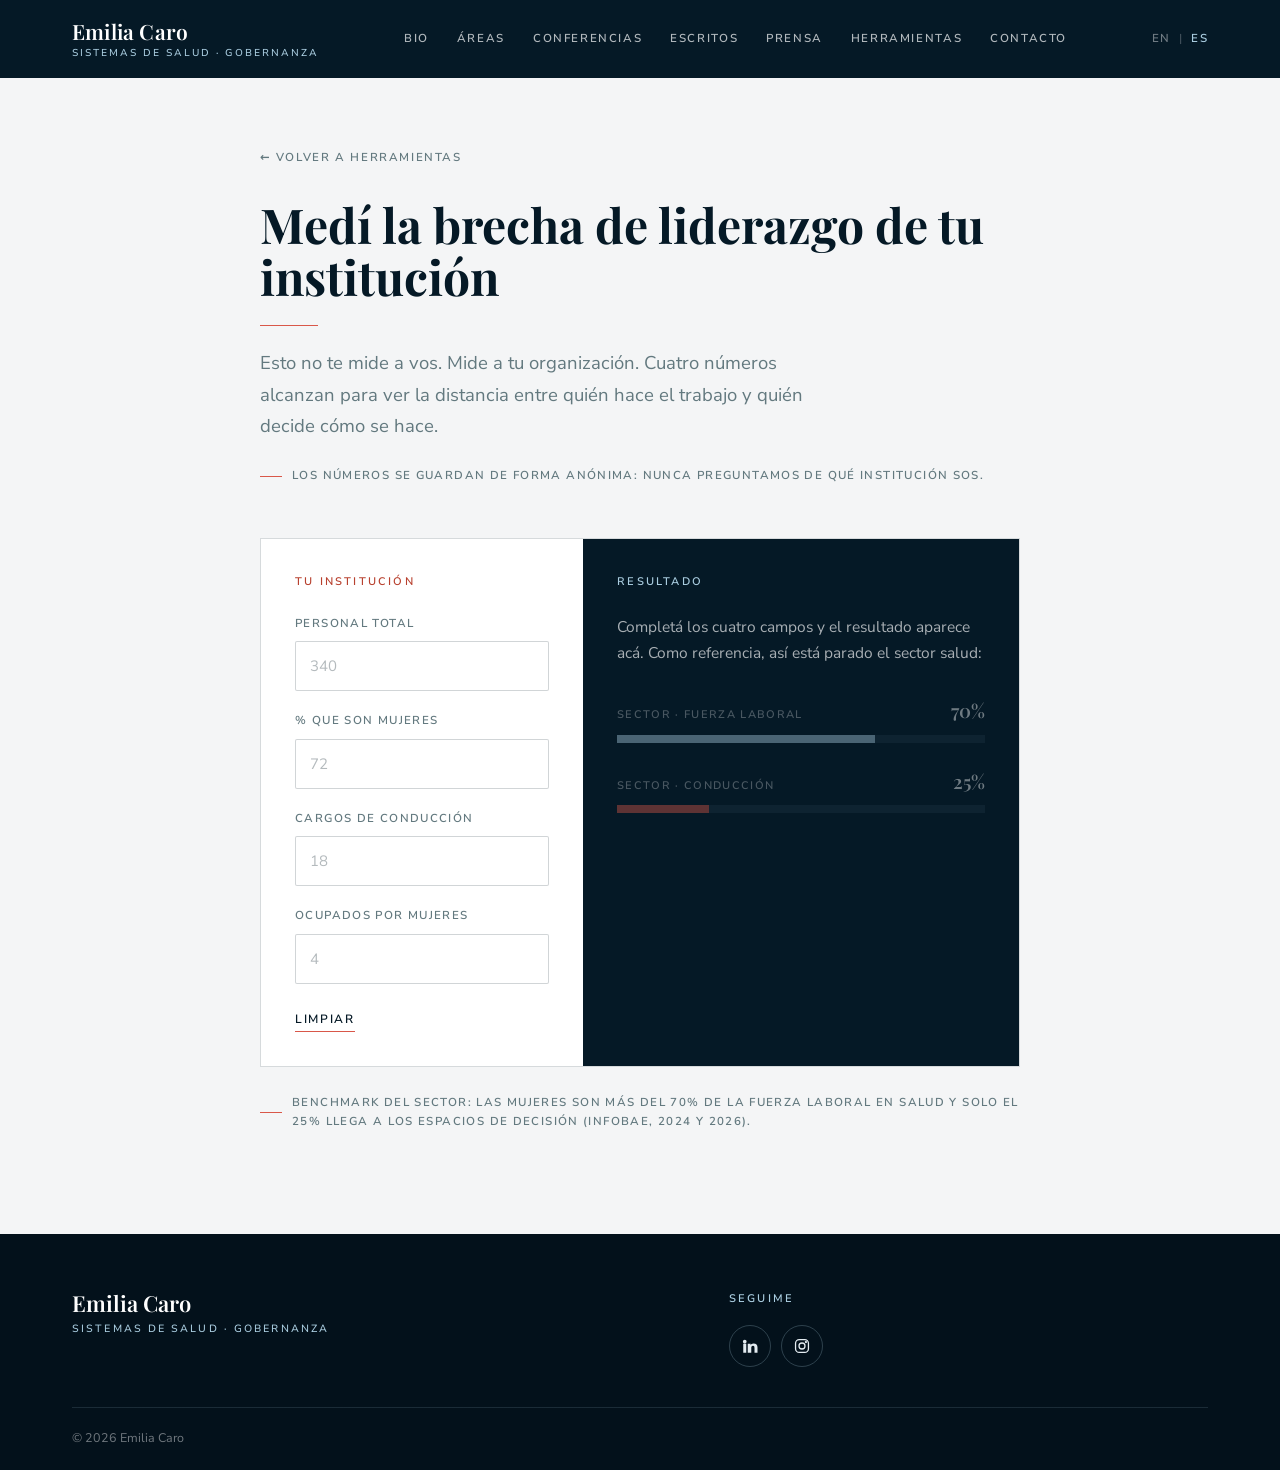
==== commit 293e6a7b: "Corrige cifras verificadas y mejora la narrativa de la home - Bajada del hero que explica el título," ====
--- a/tools/brecha.html
+++ b/tools/brecha.html
@@ -156,9 +156,9 @@
     </section>
 
     <p class="tool-note" style="margin-top:26px"
-       data-en="Sector benchmark: women are about 70% of the health workforce and under 25% of its leadership (Infobae, 2024 and 2026)."
-       data-es="Benchmark del sector: las mujeres son cerca del 70% de la fuerza laboral en salud y menos del 25% de su conducción (Infobae, 2024 y 2026).">
-      Sector benchmark: women are about 70% of the health workforce and under 25% of its leadership (Infobae, 2024 and 2026).
+       data-en="Sector benchmark: women are more than 70% of the health workforce and only 25% reach decision-making spaces (Infobae, 2024 and 2026)."
+       data-es="Benchmark del sector: las mujeres son más del 70% de la fuerza laboral en salud y solo el 25% llega a los espacios de decisión (Infobae, 2024 y 2026).">
+      Sector benchmark: women are more than 70% of the health workforce and only 25% reach decision-making spaces (Infobae, 2024 and 2026).
     </p>
 
   </div>
--- a/styles.css
+++ b/styles.css
@@ -166,11 +166,6 @@
 
 /* ---------------- HERO ---------------- */
 .hero{position:relative;overflow:hidden;background:var(--paper);padding-top:var(--navh)}
-.hero-globe{
-  position:absolute;top:calc(50% + var(--navh) / 2);right:-150px;width:760px;height:760px;
-  transform:translateY(-50%);pointer-events:none;
-}
-.hero-globe svg{width:100%;height:100%}
 .hero-in{position:relative;display:grid;grid-template-columns:1.05fr .95fr;gap:56px;align-items:center;min-height:min(calc(100vh - var(--navh)),820px)}
 .hero-text{padding:72px 0 84px}
 .eyebrow{
@@ -182,14 +177,10 @@
   font-size:clamp(38px,5.2vw,62px);line-height:1.08;letter-spacing:-.01em;color:var(--ink);
 }
 .hero .rule{display:block;width:58px;height:1px;background:var(--accent);margin:32px 0 28px}
-.lead{font-size:17.5px;line-height:1.75;color:var(--ink-faint);max-width:40ch;margin-bottom:36px}
+.lead{font-size:17.5px;line-height:1.75;color:var(--ink-soft);max-width:46ch;margin-bottom:36px}
 .hero-cta{display:flex;flex-wrap:wrap;align-items:center;gap:28px}
 
-.hero-photo{position:relative;justify-self:end;width:100%;max-width:470px;padding:0 22px 22px 0}
-.hero-photo::before{
-  content:"";position:absolute;top:22px;left:22px;right:0;bottom:0;
-  border:1px solid var(--accent);pointer-events:none;
-}
+.hero-photo{position:relative;justify-self:end;width:100%;max-width:450px}
 .portrait-img{position:relative;width:100%;aspect-ratio:4/5;height:auto;object-fit:cover;object-position:center 30%}
 .photo-cap{
   position:absolute;left:0;bottom:44px;z-index:1;background:var(--dark);color:#fff;
@@ -225,6 +216,8 @@
 .acard .ico{margin-bottom:22px}
 .acard h3{font-family:var(--serif);font-weight:600;font-size:20px;line-height:1.25;color:var(--ink);margin-bottom:10px}
 .acard p{font-size:14.5px;line-height:1.65;color:var(--ink-faint)}
+.acard p.a-ex{margin-top:16px;padding-top:14px;border-top:1px solid var(--line);font-size:14px;line-height:1.6;color:var(--ink)}
+.a-ex .ex-l{display:block;font-size:10.5px;font-weight:700;letter-spacing:.16em;text-transform:uppercase;color:var(--accent-d);margin-bottom:6px}
 
 /* ---------------- BIO + CIFRAS (bloque partido) ---------------- */
 .split{display:grid;grid-template-columns:1fr 1fr}
@@ -253,7 +246,7 @@
 
 /* la brecha, en números (arriba de herramientas) */
 .gap-band{padding-bottom:72px;margin-bottom:72px;border-bottom:1px solid var(--dark-line)}
-.gap-grid{display:grid;grid-template-columns:repeat(4,1fr)}
+.gap-grid{display:grid;grid-template-columns:repeat(3,1fr)}
 .gap-grid .stat{padding:0 26px;border-left:1px solid var(--dark-line)}
 .gap-grid .stat:first-child{padding-left:0;border-left:0}
 .gap-grid .stat .stat-label{margin-top:14px;max-width:24ch}
@@ -269,18 +262,10 @@
 .community-text p:last-child{color:var(--ink-faint);max-width:60ch}
 .community-btn{white-space:nowrap}
 
-/* ---------------- POSICIONES ---------------- */
-.positions-sec{background:var(--paper-pure);border-bottom:1px solid var(--line);padding:72px 0}
-.positions{list-style:none;display:grid;grid-template-columns:repeat(4,1fr)}
-.positions li{padding:0 26px;border-left:1px solid var(--line)}
-.positions li:first-child{padding-left:0;border-left:0}
-.positions li:last-child{padding-right:0}
-.pos-role{display:block;font-family:var(--serif);font-weight:600;font-size:22px;line-height:1.2;color:var(--ink)}
-.pos-role::after{content:"";display:block;width:28px;height:1px;background:var(--accent);margin:16px 0 14px}
-.pos-org{display:block;font-size:12px;font-weight:600;letter-spacing:.12em;text-transform:uppercase;color:var(--ink-faint);line-height:1.6}
 
 /* ---------------- DOS COLUMNAS (conferencias) ---------------- */
 .block{padding:96px 0}
+#speaking{background:var(--paper-pure);border-top:1px solid var(--line)}
 .two-col{display:grid;grid-template-columns:minmax(240px,340px) 1fr;gap:40px 88px;align-items:start}
 .col-left{position:sticky;top:calc(var(--navh) + 40px)}
 
@@ -402,16 +387,11 @@
   .pgrid{grid-template-columns:1fr;gap:56px}
   .pcol{padding-right:0}
   .pcol-b{padding:48px 0 0;border-left:0;border-top:1px solid var(--line)}
-  .positions{grid-template-columns:1fr 1fr;gap:40px 0}
-  .positions li:nth-child(3){padding-left:0;border-left:0}
-  .gap-grid{grid-template-columns:1fr 1fr;gap:40px 0}
-  .gap-grid .stat:nth-child(3){padding-left:0;border-left:0}
 }
 @media(max-width:900px){
   .wrap,.nav-inner{padding-left:24px;padding-right:24px}
   .mobile-menu{padding-left:24px;padding-right:24px}
-  .hero-globe{width:560px;height:560px;right:-200px;top:calc(var(--navh) + 20px);transform:none;opacity:.8}
-  .hero-in{grid-template-columns:1fr;gap:0;min-height:0;max-height:none}
+    .hero-in{grid-template-columns:1fr;gap:0;min-height:0;max-height:none}
   .hero-photo{order:1;justify-self:center;max-width:380px;margin-top:40px}
   .hero-text{order:2;padding:48px 0 64px}
   .agrid{grid-template-columns:1fr 1fr}
@@ -447,8 +427,6 @@
   .community-in{grid-template-columns:1fr;gap:20px}
   .community-ico{width:60px;height:60px}
   .community-btn{white-space:normal}
-  .positions{grid-template-columns:1fr;gap:32px}
-  .positions li{padding:0;border-left:0}
   .speaking-list li{grid-template-columns:1fr;gap:2px}
   .writing-item{grid-template-columns:1fr;gap:6px}
   .wr-arrow{display:none}
